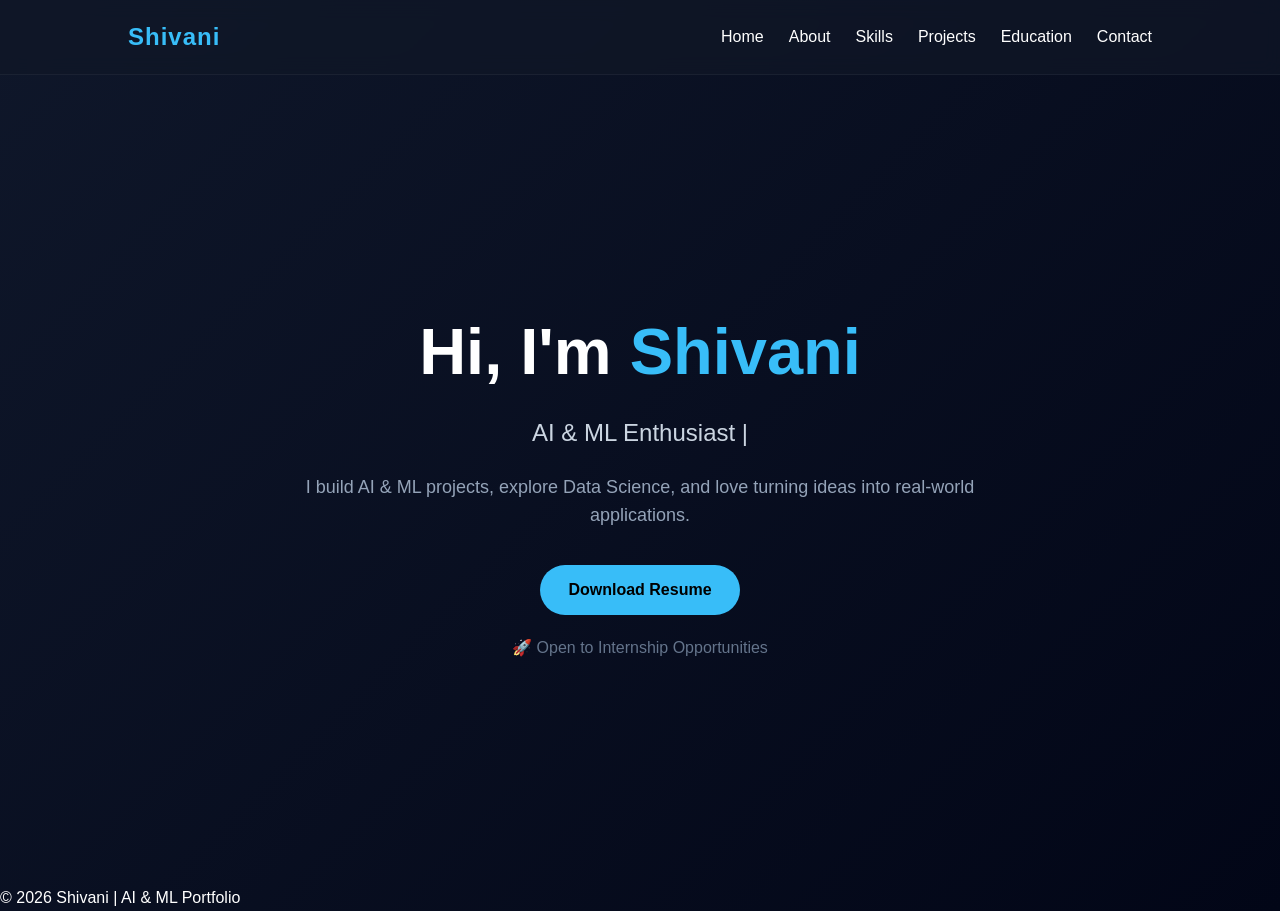
==== index.html @ 6ecf176b "Update index.html" ====
<!DOCTYPE html>
<html lang="en">
<head>
<meta charset="UTF-8">
<meta name="viewport" content="width=device-width, initial-scale=1.0">
<title>Shivani | Portfolio</title>

<link rel="stylesheet" href="style.css">
</head>

<body>

<!-- NAVBAR -->
<nav>
<div class="logo">Shivani</div>

<ul>
<li><a href="index.html" class="active">Home</a></li>
<li><a href="about.html">About</a></li>
<li><a href="skills.html">Skills</a></li>
<li><a href="projects.html">Projects</a></li>
<li><a href="education.html">Education</a></li>
<li><a href="contact.html">Contact</a></li>
</ul>
</nav>

<!-- HERO SECTION -->
<section class="hero">

<h1>Hi, I'm <span>Shivani</span></h1>

<!-- Typing animation text -->
<h2 id="typing"></h2>

<p>
I build AI & ML projects, explore Data Science, and love turning ideas into real-world applications.
</p>

<a href="resume.pdf" class="btn" download>Download Resume</a>

<div style="margin-top:20px;color:#64748b;">
🚀 Open to Internship Opportunities
</div>

</section>

<!-- FOOTER (optional) -->
<footer>
<p>© 2026 Shivani | AI & ML Portfolio</p>
</footer>

<!-- JS -->
<script src="script.js"></script>

</body>
</html>
---- style.css ----
*{
margin:0;
padding:0;
box-sizing:border-box;
font-family:'Segoe UI',sans-serif;
}

body{
background:linear-gradient(135deg,#0f172a,#020617);
color:white;
line-height:1.6;
}

/* NAVBAR PREMIUM */
nav{
display:flex;
justify-content:space-between;
align-items:center;
padding:18px 10%;
background:rgba(17,24,39,0.7);
backdrop-filter:blur(10px);
position:sticky;
top:0;
z-index:1000;
border-bottom:1px solid rgba(255,255,255,0.05);
}

.logo{
font-size:24px;
font-weight:bold;
color:#38bdf8;
letter-spacing:1px;
}

nav ul{
display:flex;
list-style:none;
gap:25px;
}

nav a{
color:white;
text-decoration:none;
position:relative;
transition:0.3s;
}

nav a:hover{
color:#38bdf8;
}

nav a::after{
content:'';
position:absolute;
left:0;
bottom:-5px;
width:0%;
height:2px;
background:#38bdf8;
transition:0.3s;
}

nav a:hover::after{
width:100%;
}

/* HERO PREMIUM */
.hero{
min-height:90vh;
display:flex;
flex-direction:column;
justify-content:center;
align-items:center;
text-align:center;
padding:20px;
}

.hero h1{
font-size:65px;
animation:fadeIn 1s ease-in-out;
}

.hero span{
color:#38bdf8;
}

.hero h2{
margin-top:10px;
color:#cbd5e1;
font-weight:400;
}

.hero p{
max-width:700px;
margin:20px auto;
font-size:18px;
color:#94a3b8;
}

.btn{
display:inline-block;
padding:12px 28px;
background:#38bdf8;
color:black;
font-weight:bold;
border-radius:30px;
text-decoration:none;
margin-top:15px;
transition:0.3s;
}

.btn:hover{
background:#0ea5e9;
transform:scale(1.08);
box-shadow:0 0 20px #38bdf8;
}

/* SECTIONS */
section{
padding:90px 10%;
}

.section-title{
text-align:center;
font-size:42px;
margin-bottom:40px;
color:#38bdf8;
}

/* CARDS PREMIUM */
.skills,.projects{
display:grid;
grid-template-columns:repeat(auto-fit,minmax(220px,1fr));
gap:20px;
}

.skill,.card,.education-box{
background:rgba(30,41,59,0.7);
backdrop-filter:blur(10px);
padding:22px;
border-radius:15px;
border:1px solid rgba(255,255,255,0.05);
transition:0.3s;
}

.skill:hover,.card:hover,.education-box:hover{
transform:translateY(-8px);
box-shadow:0 10px 25px rgba(56,189,248,0.2);
}

.card h3{
color:#38bdf8;
margin-bottom:10px;
}

/* CONTACT */
.contact{
text-align:center;
color:#cbd5e1;
}

.contact a{
color:#38bdf8;
text-decoration:none;
}

/* ANIMATION */
@keyframes fadeIn{
from{opacity:0;transform:translateY(20px);}
to{opacity:1;transform:translateY(0);}
}

/* MOBILE */
@media(max-width:768px){
.hero h1{
font-size:40px;
}

nav ul{
flex-direction:column;
gap:10px;

/* INITIAL STATE FOR ANIMATION */
.card, .skill, .education-box{
opacity:0;
transform:translateY(30px);
transition:0.6s ease;
}

/* HERO TYPING CURSOR */
#typing::after{
content:" |";
animation:blink 0.8s infinite;
}

@keyframes blink{
50%{opacity:0;}
}
}
}
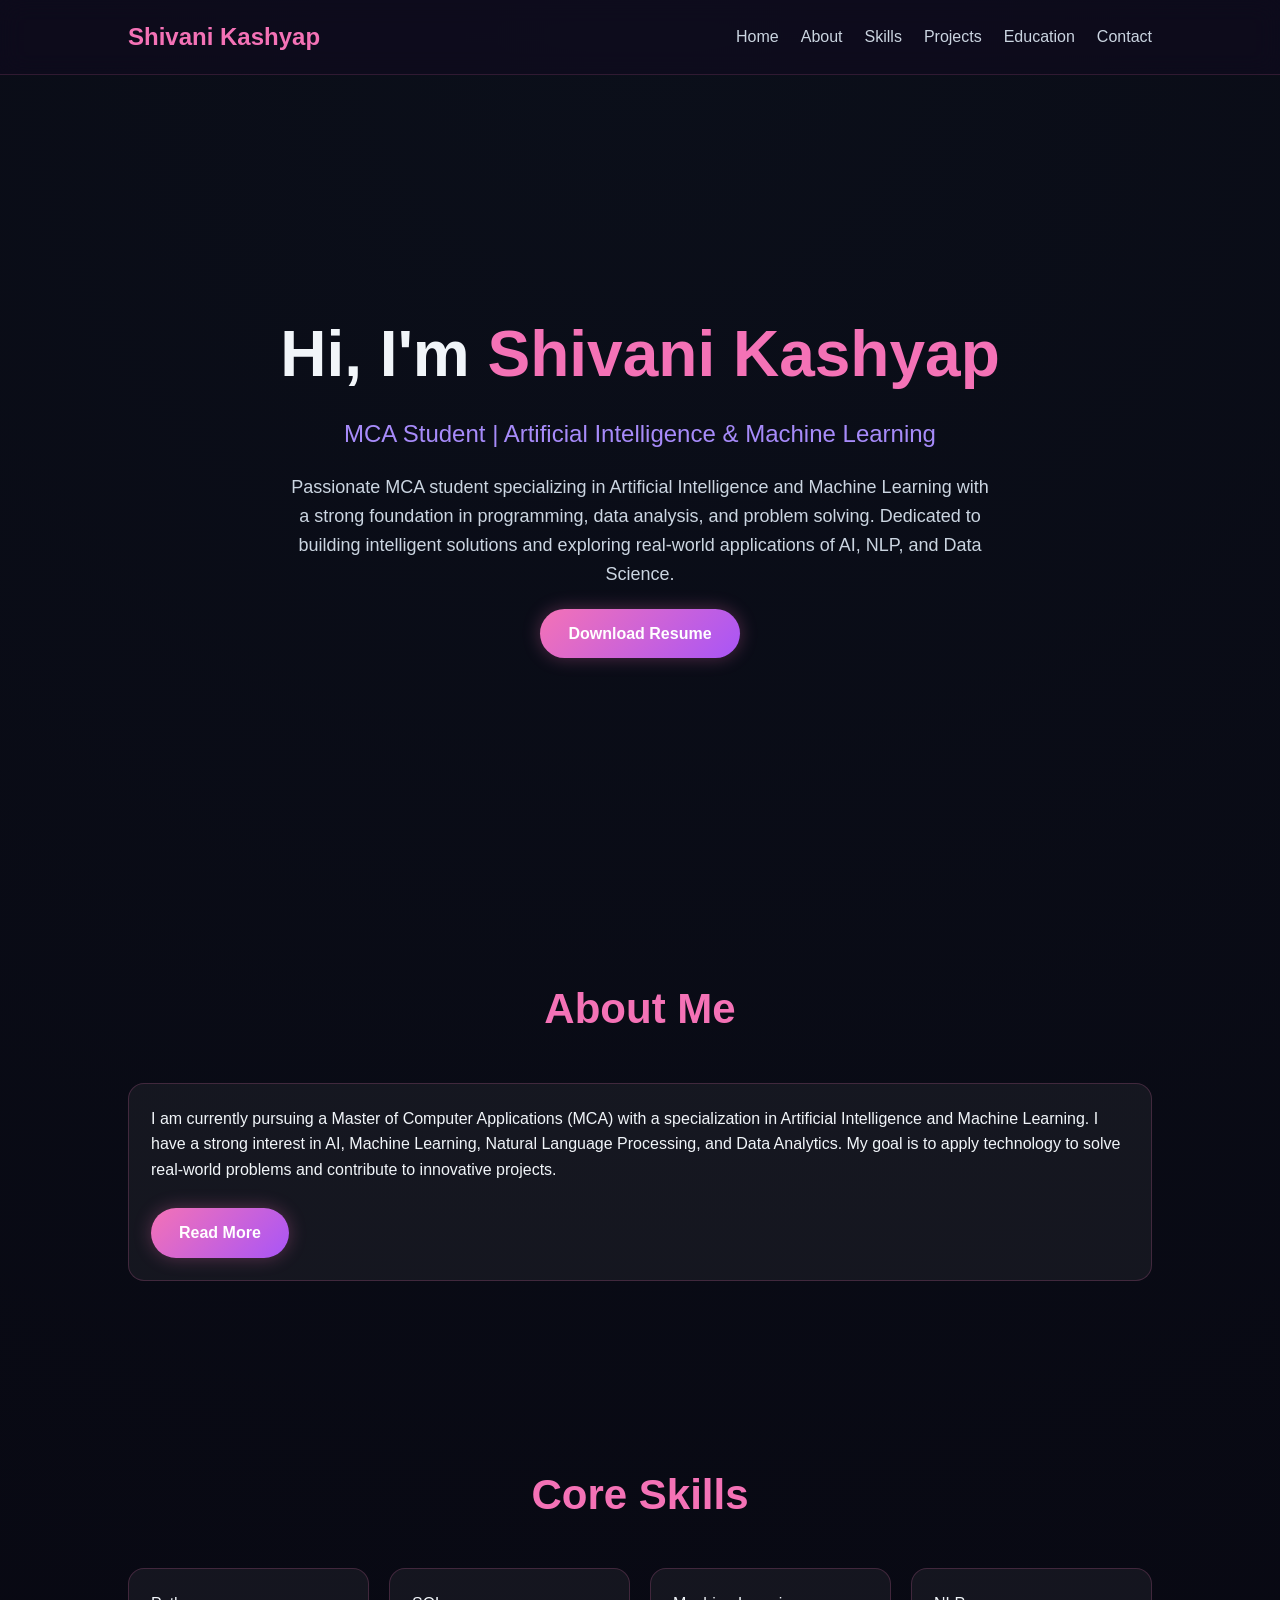
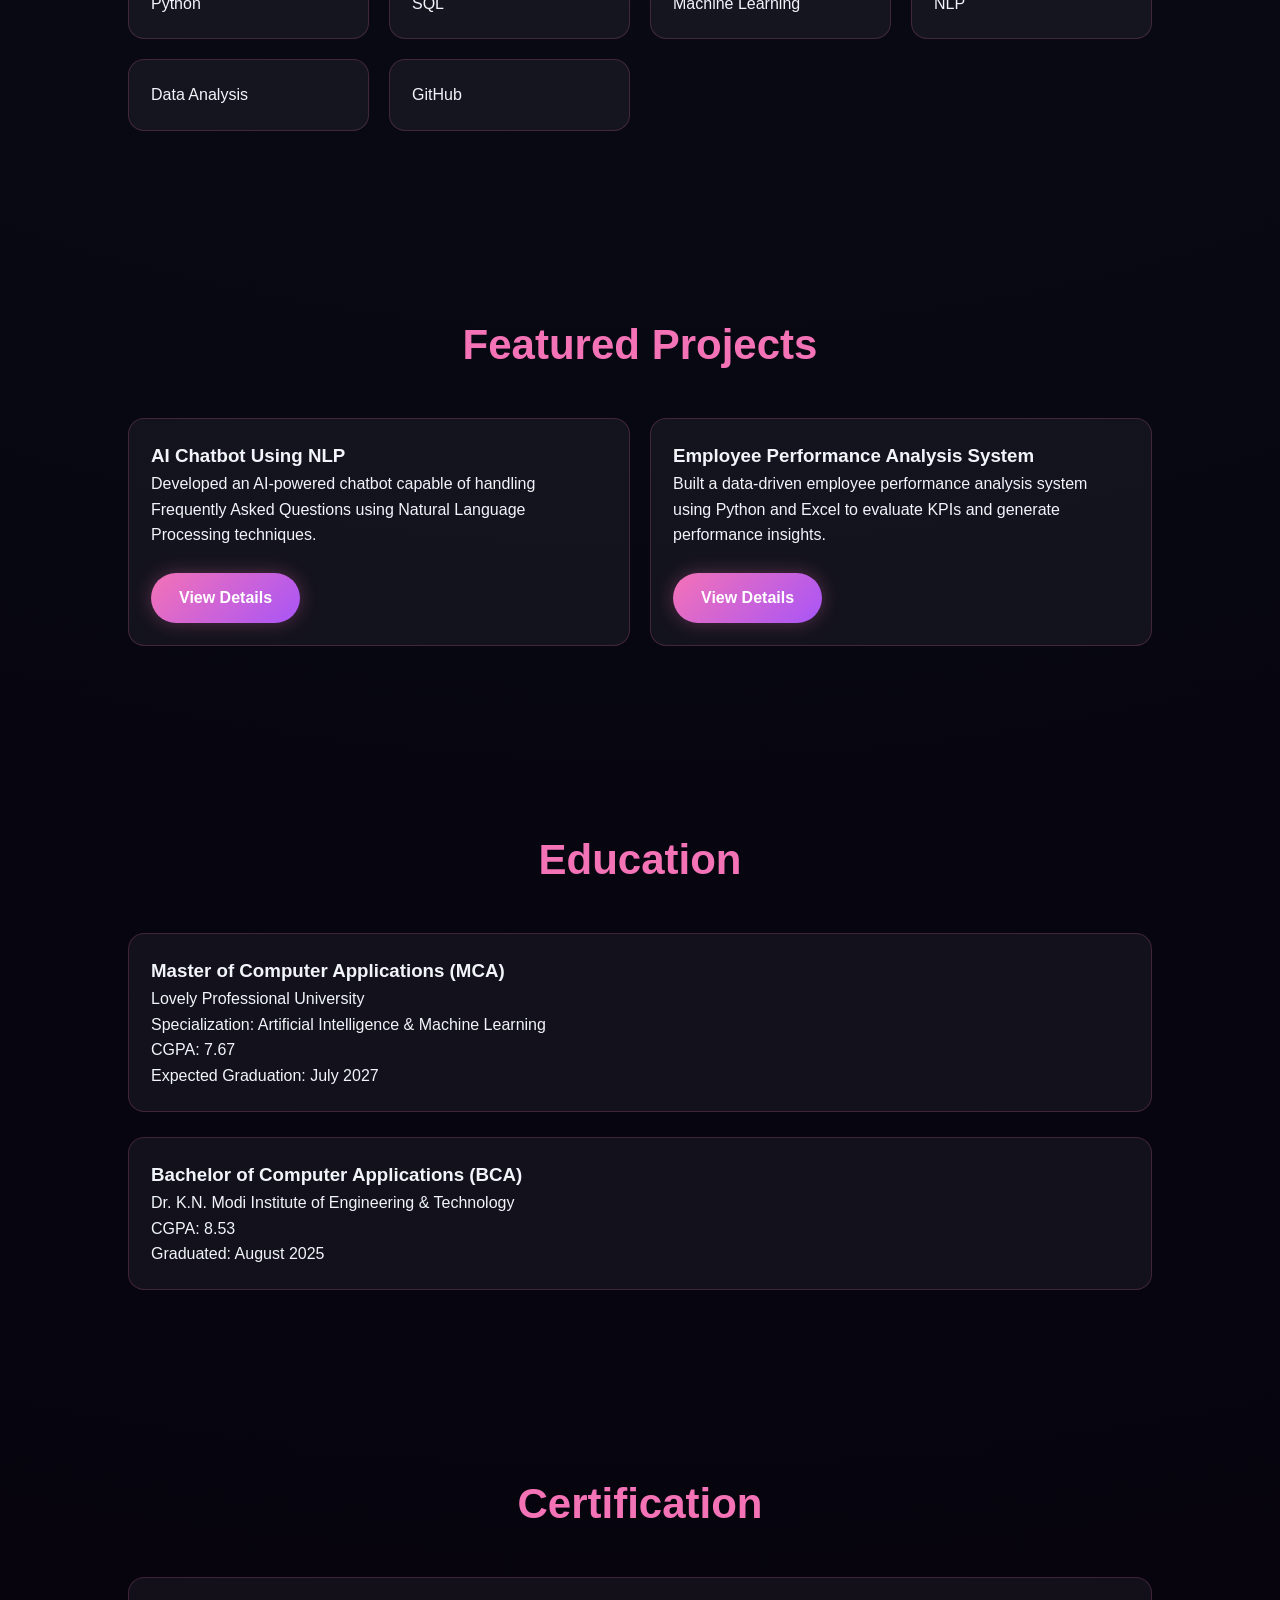
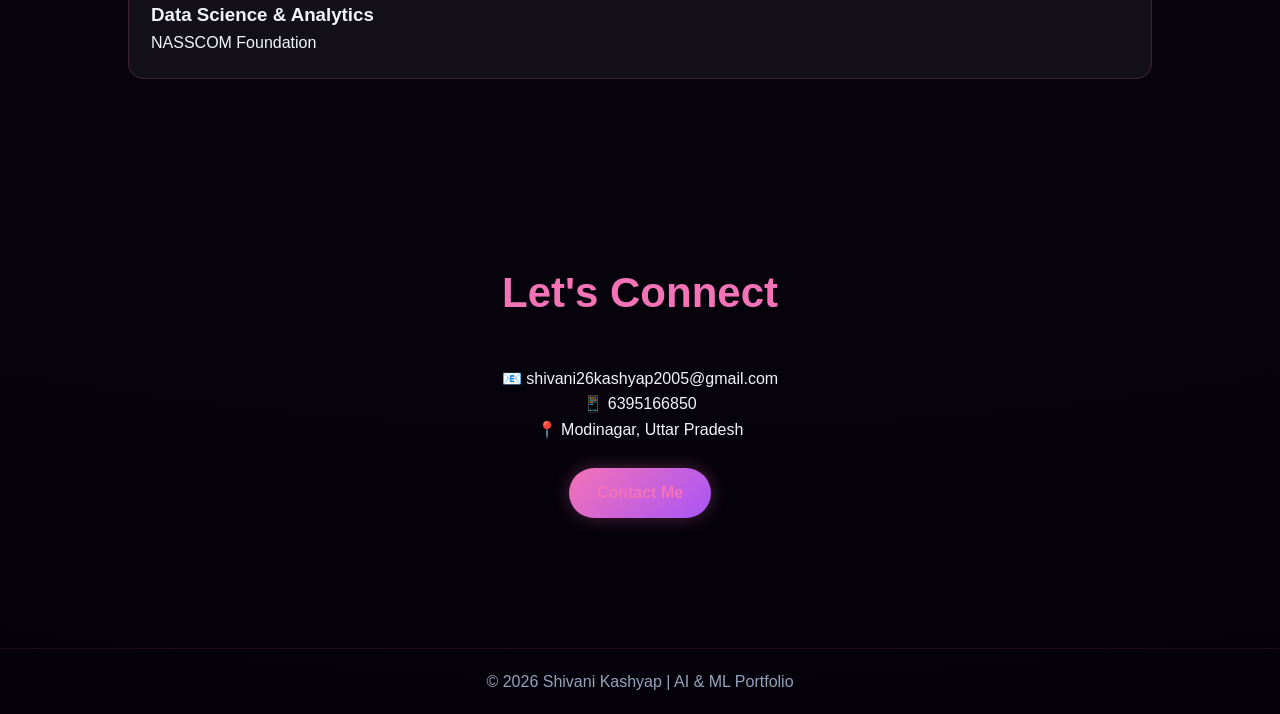
==== commit 8368fb89: "Revise portfolio details and update title Updated the portfolio to include full name and enhanced de" ====
--- a/index.html
+++ b/index.html
@@ -3,8 +3,7 @@
 <head>
 <meta charset="UTF-8">
 <meta name="viewport" content="width=device-width, initial-scale=1.0">
-<title>Shivani | Portfolio</title>
-
+<title>Shivani Kashyap | AI & ML Portfolio</title>
 <link rel="stylesheet" href="style.css">
 </head>
 
@@ -12,45 +11,186 @@
 
 <!-- NAVBAR -->
 <nav>
-<div class="logo">Shivani</div>
+    <div class="logo">Shivani Kashyap</div>
 
-<ul>
-<li><a href="index.html" class="active">Home</a></li>
-<li><a href="about.html">About</a></li>
-<li><a href="skills.html">Skills</a></li>
-<li><a href="projects.html">Projects</a></li>
-<li><a href="education.html">Education</a></li>
-<li><a href="contact.html">Contact</a></li>
-</ul>
+    <ul>
+        <li><a href="index.html">Home</a></li>
+        <li><a href="about.html">About</a></li>
+        <li><a href="skills.html">Skills</a></li>
+        <li><a href="projects.html">Projects</a></li>
+        <li><a href="education.html">Education</a></li>
+        <li><a href="contact.html">Contact</a></li>
+    </ul>
 </nav>
 
 <!-- HERO SECTION -->
 <section class="hero">
 
-<h1>Hi, I'm <span>Shivani</span></h1>
+    <h1>Hi, I'm <span>Shivani Kashyap</span></h1>
 
-<!-- Typing animation text -->
-<h2 id="typing"></h2>
+    <h2>MCA Student | Artificial Intelligence & Machine Learning</h2>
 
-<p>
-I build AI & ML projects, explore Data Science, and love turning ideas into real-world applications.
-</p>
+    <p>
+        Passionate MCA student specializing in Artificial Intelligence and Machine Learning with a strong foundation in programming, data analysis, and problem solving. Dedicated to building intelligent solutions and exploring real-world applications of AI, NLP, and Data Science.
+    </p>
 
-<a href="resume.pdf" class="btn" download>Download Resume</a>
-
-<div style="margin-top:20px;color:#64748b;">
-🚀 Open to Internship Opportunities
-</div>
+    <a href="resume.pdf" class="btn" download>Download Resume</a>
 
 </section>
 
-<!-- FOOTER (optional) -->
+<!-- ABOUT PREVIEW -->
+<section>
+
+    <h2 class="section-title">About Me</h2>
+
+    <div class="education-box">
+
+        <p>
+            I am currently pursuing a Master of Computer Applications (MCA) with a specialization in Artificial Intelligence and Machine Learning. I have a strong interest in AI, Machine Learning, Natural Language Processing, and Data Analytics. My goal is to apply technology to solve real-world problems and contribute to innovative projects.
+        </p>
+
+        <br>
+
+        <a href="about.html" class="btn">Read More</a>
+
+    </div>
+
+</section>
+
+<!-- SKILLS PREVIEW -->
+<section>
+
+    <h2 class="section-title">Core Skills</h2>
+
+    <div class="skills">
+
+        <div class="skill">Python</div>
+        <div class="skill">SQL</div>
+        <div class="skill">Machine Learning</div>
+        <div class="skill">NLP</div>
+        <div class="skill">Data Analysis</div>
+        <div class="skill">GitHub</div>
+
+    </div>
+
+</section>
+
+<!-- FEATURED PROJECTS -->
+<section>
+
+    <h2 class="section-title">Featured Projects</h2>
+
+    <div class="projects">
+
+        <div class="card">
+
+            <h3>AI Chatbot Using NLP</h3>
+
+            <p>
+                Developed an AI-powered chatbot capable of handling Frequently Asked Questions using Natural Language Processing techniques.
+            </p>
+
+            <br>
+
+            <a href="projects.html" class="btn">View Details</a>
+
+        </div>
+
+        <div class="card">
+
+            <h3>Employee Performance Analysis System</h3>
+
+            <p>
+                Built a data-driven employee performance analysis system using Python and Excel to evaluate KPIs and generate performance insights.
+            </p>
+
+            <br>
+
+            <a href="projects.html" class="btn">View Details</a>
+
+        </div>
+
+    </div>
+
+</section>
+
+<!-- EDUCATION SNAPSHOT -->
+<section>
+
+    <h2 class="section-title">Education</h2>
+
+    <div class="education-box">
+
+        <h3>Master of Computer Applications (MCA)</h3>
+
+        <p>Lovely Professional University</p>
+
+        <p>Specialization: Artificial Intelligence & Machine Learning</p>
+
+        <p>CGPA: 7.67</p>
+
+        <p>Expected Graduation: July 2027</p>
+
+    </div>
+
+    <br>
+
+    <div class="education-box">
+
+        <h3>Bachelor of Computer Applications (BCA)</h3>
+
+        <p>Dr. K.N. Modi Institute of Engineering & Technology</p>
+
+        <p>CGPA: 8.53</p>
+
+        <p>Graduated: August 2025</p>
+
+    </div>
+
+</section>
+
+<!-- CERTIFICATION -->
+<section>
+
+    <h2 class="section-title">Certification</h2>
+
+    <div class="education-box">
+
+        <h3>Data Science & Analytics</h3>
+
+        <p>NASSCOM Foundation</p>
+
+    </div>
+
+</section>
+
+<!-- CONTACT PREVIEW -->
+<section>
+
+    <h2 class="section-title">Let's Connect</h2>
+
+    <div class="contact">
+
+        <p>📧 shivani26kashyap2005@gmail.com</p>
+
+        <p>📱 6395166850</p>
+
+        <p>📍 Modinagar, Uttar Pradesh</p>
+
+        <br>
+
+        <a href="contact.html" class="btn">Contact Me</a>
+
+    </div>
+
+</section>
+
+<!-- FOOTER -->
 <footer>
-<p>© 2026 Shivani | AI & ML Portfolio</p>
+
+    <p>© 2026 Shivani Kashyap | AI & ML Portfolio</p>
+
 </footer>
-
-<!-- JS -->
-<script src="script.js"></script>
 
 </body>
 </html>
--- a/style.css
+++ b/style.css
@@ -6,57 +6,56 @@
 }
 
 body{
-background:linear-gradient(135deg,#0f172a,#020617);
-color:white;
+background: radial-gradient(circle at top,#0b0f1a,#05010a);
+color:#f1f5f9;
 line-height:1.6;
 }
 
-/* NAVBAR PREMIUM */
+/* NAVBAR */
 nav{
 display:flex;
 justify-content:space-between;
 align-items:center;
 padding:18px 10%;
-background:rgba(17,24,39,0.7);
-backdrop-filter:blur(10px);
+background:rgba(15,10,30,0.6);
+backdrop-filter:blur(12px);
 position:sticky;
 top:0;
 z-index:1000;
-border-bottom:1px solid rgba(255,255,255,0.05);
+border-bottom:1px solid rgba(244,114,182,0.15);
 }
 
 .logo{
 font-size:24px;
 font-weight:bold;
-color:#38bdf8;
-letter-spacing:1px;
+color:#f472b6;
 }
 
 nav ul{
 display:flex;
 list-style:none;
-gap:25px;
+gap:22px;
 }
 
 nav a{
-color:white;
+color:#cbd5e1;
 text-decoration:none;
 position:relative;
 transition:0.3s;
 }
 
 nav a:hover{
-color:#38bdf8;
+color:#f472b6;
 }
 
 nav a::after{
-content:'';
+content:"";
 position:absolute;
 left:0;
-bottom:-5px;
+bottom:-4px;
 width:0%;
 height:2px;
-background:#38bdf8;
+background:#f472b6;
 transition:0.3s;
 }
 
@@ -64,7 +63,7 @@
 width:100%;
 }
 
-/* HERO PREMIUM */
+/* HERO */
 .hero{
 min-height:90vh;
 display:flex;
@@ -76,43 +75,43 @@
 }
 
 .hero h1{
-font-size:65px;
-animation:fadeIn 1s ease-in-out;
+font-size:64px;
 }
 
 .hero span{
-color:#38bdf8;
+color:#f472b6;
 }
 
 .hero h2{
 margin-top:10px;
-color:#cbd5e1;
+color:#a78bfa;
 font-weight:400;
+min-height:30px;
 }
 
 .hero p{
 max-width:700px;
 margin:20px auto;
 font-size:18px;
-color:#94a3b8;
+color:#cbd5e1;
 }
 
+/* BUTTON */
 .btn{
 display:inline-block;
 padding:12px 28px;
-background:#38bdf8;
-color:black;
-font-weight:bold;
+background:linear-gradient(135deg,#f472b6,#a855f7);
+color:white;
 border-radius:30px;
 text-decoration:none;
-margin-top:15px;
+font-weight:bold;
 transition:0.3s;
+box-shadow:0 0 18px rgba(244,114,182,0.3);
 }
 
 .btn:hover{
-background:#0ea5e9;
 transform:scale(1.08);
-box-shadow:0 0 20px #38bdf8;
+box-shadow:0 0 30px rgba(244,114,182,0.6);
 }
 
 /* SECTIONS */
@@ -123,11 +122,11 @@
 .section-title{
 text-align:center;
 font-size:42px;
+color:#f472b6;
 margin-bottom:40px;
-color:#38bdf8;
 }
 
-/* CARDS PREMIUM */
+/* CARDS */
 .skills,.projects{
 display:grid;
 grid-template-columns:repeat(auto-fit,minmax(220px,1fr));
@@ -135,39 +134,35 @@
 }
 
 .skill,.card,.education-box{
-background:rgba(30,41,59,0.7);
-backdrop-filter:blur(10px);
+background:rgba(255,255,255,0.05);
+border:1px solid rgba(244,114,182,0.2);
 padding:22px;
-border-radius:15px;
-border:1px solid rgba(255,255,255,0.05);
+border-radius:16px;
 transition:0.3s;
 }
 
 .skill:hover,.card:hover,.education-box:hover{
-transform:translateY(-8px);
-box-shadow:0 10px 25px rgba(56,189,248,0.2);
-}
-
-.card h3{
-color:#38bdf8;
-margin-bottom:10px;
+transform:translateY(-10px);
+box-shadow:0 10px 25px rgba(244,114,182,0.25);
 }
 
 /* CONTACT */
 .contact{
 text-align:center;
-color:#cbd5e1;
 }
 
 .contact a{
-color:#38bdf8;
+color:#f472b6;
 text-decoration:none;
 }
 
-/* ANIMATION */
-@keyframes fadeIn{
-from{opacity:0;transform:translateY(20px);}
-to{opacity:1;transform:translateY(0);}
+/* FOOTER */
+footer{
+text-align:center;
+padding:20px;
+border-top:1px solid rgba(244,114,182,0.1);
+margin-top:40px;
+color:#94a3b8;
 }
 
 /* MOBILE */
@@ -179,22 +174,5 @@
 nav ul{
 flex-direction:column;
 gap:10px;
-
-/* INITIAL STATE FOR ANIMATION */
-.card, .skill, .education-box{
-opacity:0;
-transform:translateY(30px);
-transition:0.6s ease;
-}
-
-/* HERO TYPING CURSOR */
-#typing::after{
-content:" |";
-animation:blink 0.8s infinite;
-}
-
-@keyframes blink{
-50%{opacity:0;}
 }
 }
-}
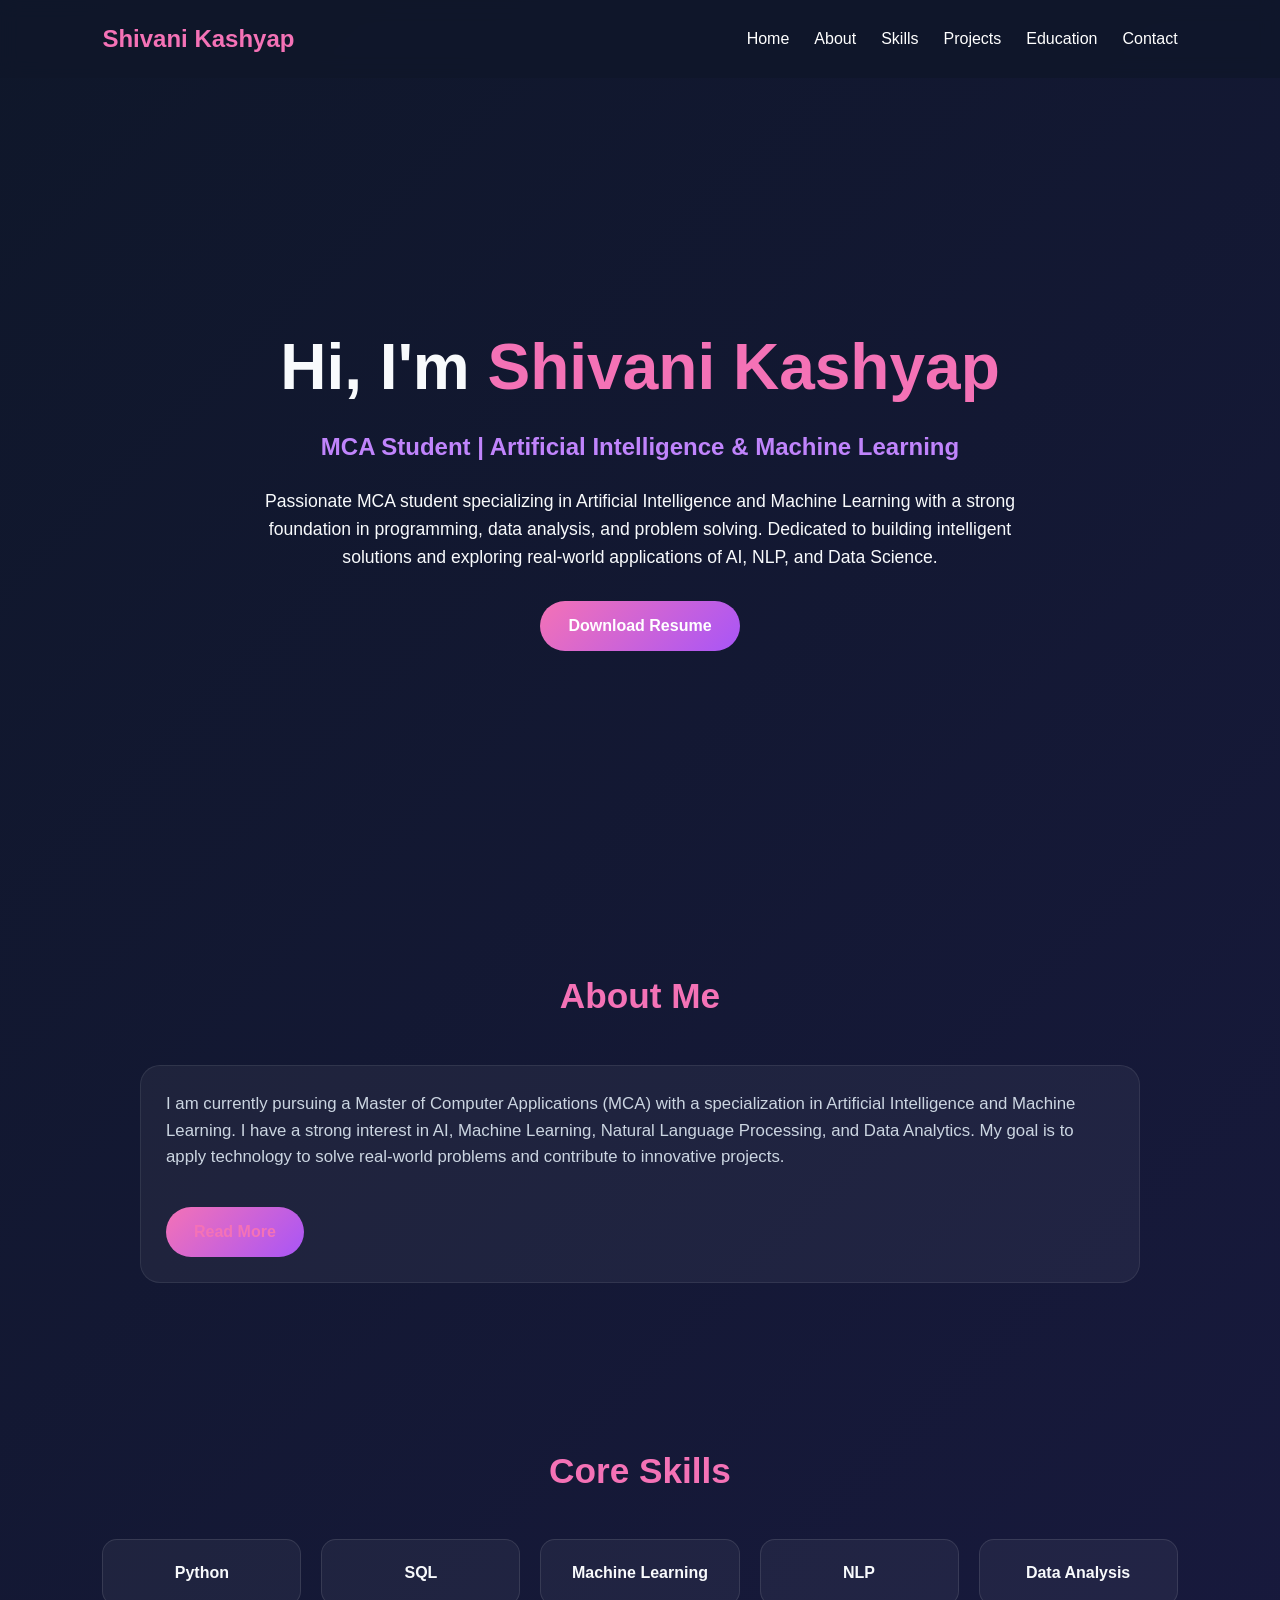
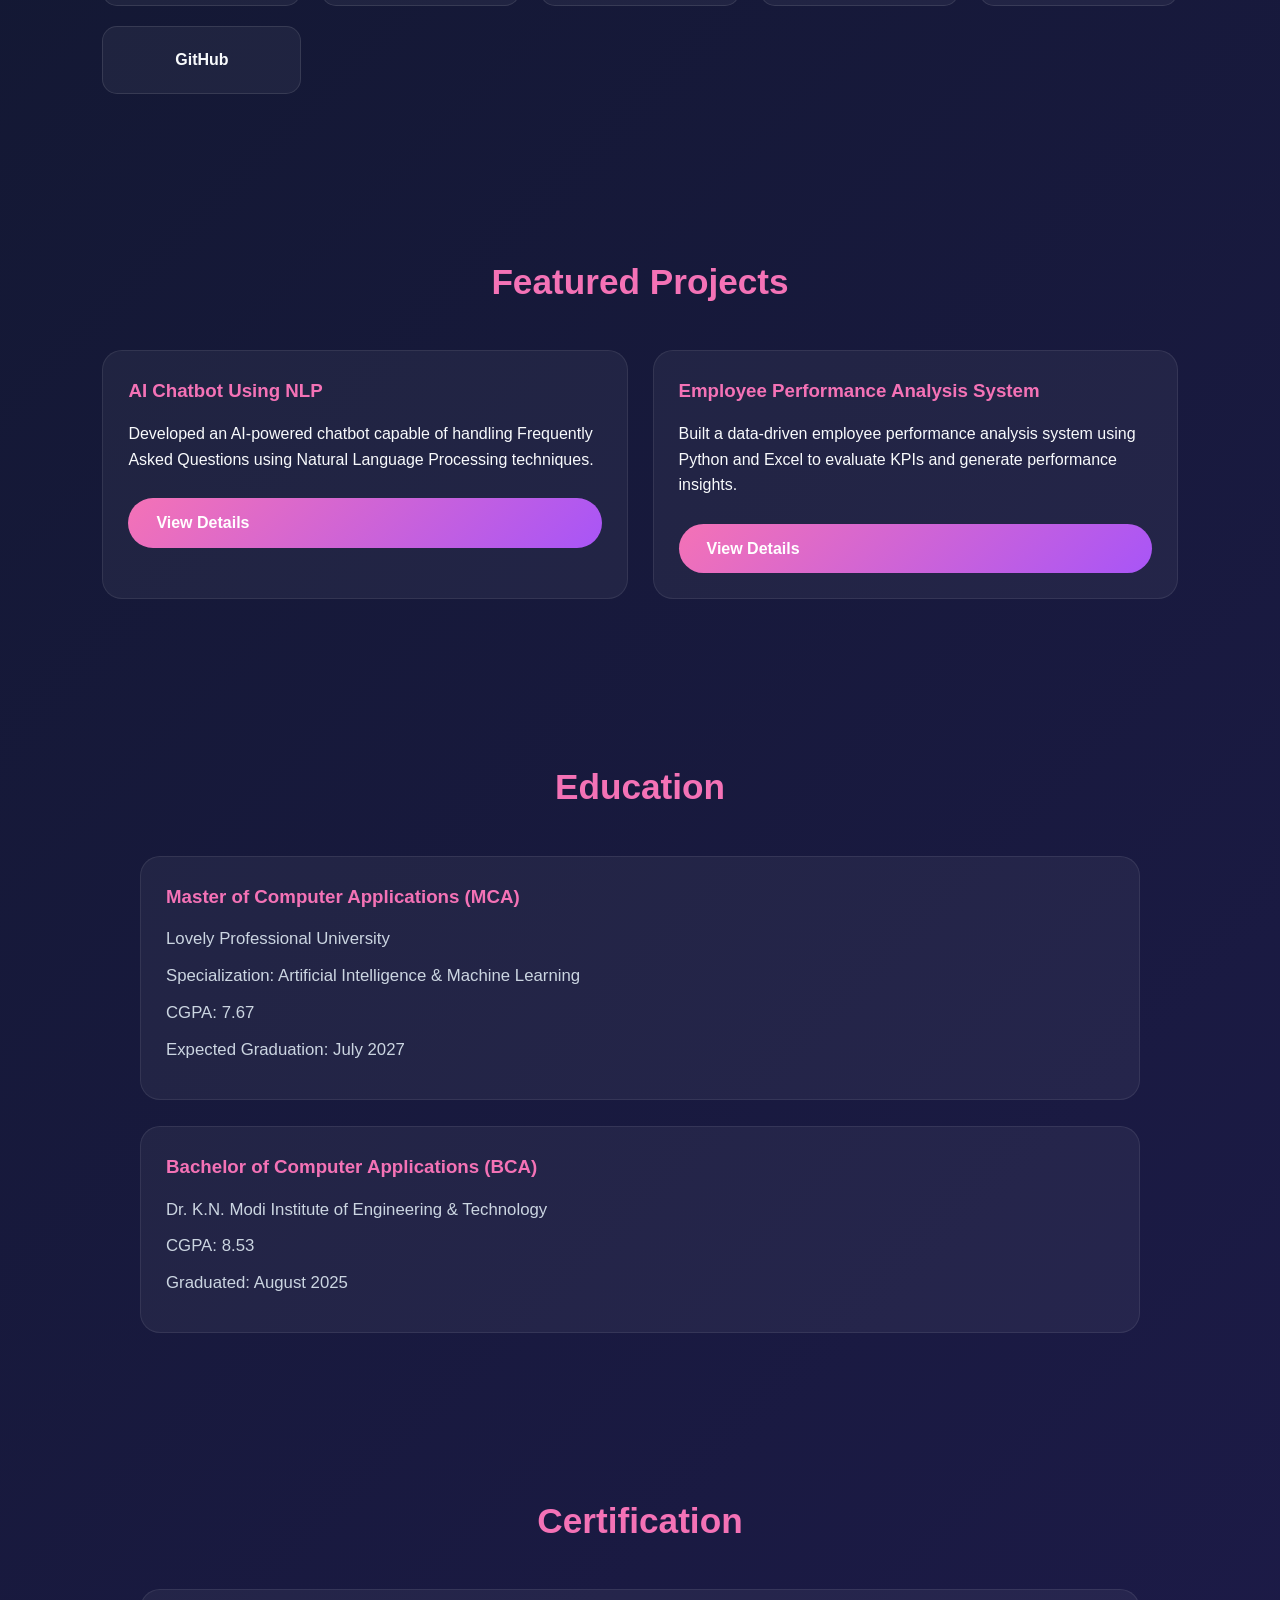
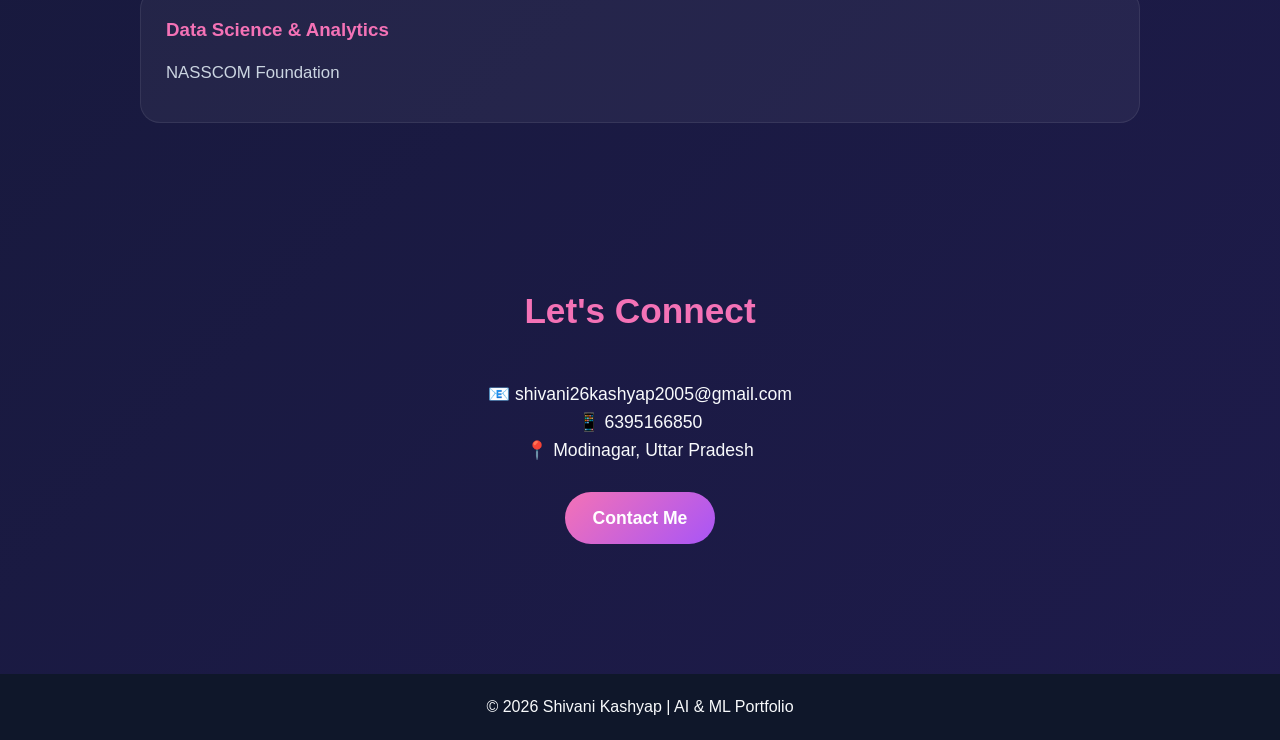
==== commit 77507bb3: "Update index.html" ====
--- a/index.html
+++ b/index.html
@@ -34,7 +34,7 @@
         Passionate MCA student specializing in Artificial Intelligence and Machine Learning with a strong foundation in programming, data analysis, and problem solving. Dedicated to building intelligent solutions and exploring real-world applications of AI, NLP, and Data Science.
     </p>
 
-    <a href="resume.pdf" class="btn" download>Download Resume</a>
+    <a href="SHIVANI - Resume(5).pdf" class="btn" download>Download Resume</a>
 
 </section>
 
--- a/style.css
+++ b/style.css
@@ -3,67 +3,51 @@
 padding:0;
 box-sizing:border-box;
 font-family:'Segoe UI',sans-serif;
+scroll-behavior:smooth;
 }
 
 body{
-background: radial-gradient(circle at top,#0b0f1a,#05010a);
-color:#f1f5f9;
+background:linear-gradient(135deg,#0f172a,#1e1b4b);
+color:#f8fafc;
 line-height:1.6;
 }
 
-/* NAVBAR */
+/* Navbar */
 nav{
 display:flex;
 justify-content:space-between;
 align-items:center;
-padding:18px 10%;
-background:rgba(15,10,30,0.6);
-backdrop-filter:blur(12px);
+padding:20px 8%;
+background:rgba(15,23,42,0.8);
+backdrop-filter:blur(10px);
 position:sticky;
 top:0;
 z-index:1000;
-border-bottom:1px solid rgba(244,114,182,0.15);
 }
 
 .logo{
-font-size:24px;
-font-weight:bold;
+font-size:1.5rem;
+font-weight:700;
 color:#f472b6;
 }
 
 nav ul{
 display:flex;
 list-style:none;
-gap:22px;
-}
-
-nav a{
-color:#cbd5e1;
+gap:25px;
+}
+
+nav ul li a{
 text-decoration:none;
-position:relative;
-transition:0.3s;
-}
-
-nav a:hover{
-color:#f472b6;
-}
-
-nav a::after{
-content:"";
-position:absolute;
-left:0;
-bottom:-4px;
-width:0%;
-height:2px;
-background:#f472b6;
-transition:0.3s;
-}
-
-nav a:hover::after{
-width:100%;
-}
-
-/* HERO */
+color:white;
+transition:.3s;
+}
+
+nav ul li a:hover{
+color:#f472b6;
+}
+
+/* Hero */
 .hero{
 min-height:90vh;
 display:flex;
@@ -75,7 +59,8 @@
 }
 
 .hero h1{
-font-size:64px;
+font-size:4rem;
+margin-bottom:10px;
 }
 
 .hero span{
@@ -83,96 +68,207 @@
 }
 
 .hero h2{
-margin-top:10px;
-color:#a78bfa;
-font-weight:400;
-min-height:30px;
+color:#c084fc;
+margin-bottom:20px;
 }
 
 .hero p{
-max-width:700px;
-margin:20px auto;
-font-size:18px;
-color:#cbd5e1;
-}
-
-/* BUTTON */
+max-width:750px;
+font-size:1.1rem;
+margin-bottom:30px;
+}
+
+/* Buttons */
 .btn{
 display:inline-block;
 padding:12px 28px;
 background:linear-gradient(135deg,#f472b6,#a855f7);
 color:white;
+text-decoration:none;
 border-radius:30px;
+font-weight:600;
+transition:.3s;
+}
+
+.btn:hover{
+transform:translateY(-3px);
+box-shadow:0 0 20px rgba(244,114,182,.5);
+}
+
+/* Sections */
+section{
+padding:80px 8%;
+}
+
+.section-title{
+text-align:center;
+font-size:2.2rem;
+margin-bottom:40px;
+color:#f472b6;
+}
+
+/* Skills */
+.skills{
+display:grid;
+grid-template-columns:repeat(auto-fit,minmax(180px,1fr));
+gap:20px;
+}
+
+.skill{
+background:rgba(255,255,255,0.05);
+padding:20px;
+border-radius:15px;
+text-align:center;
+border:1px solid rgba(255,255,255,0.1);
+transition:.3s;
+}
+
+.skill:hover{
+transform:translateY(-8px);
+}
+
+/* Cards */
+.projects{
+display:grid;
+grid-template-columns:repeat(auto-fit,minmax(320px,1fr));
+gap:25px;
+}
+
+.card,.education-box{
+background:rgba(255,255,255,0.05);
+padding:25px;
+border-radius:20px;
+border:1px solid rgba(255,255,255,0.08);
+transition:.3s;
+}
+
+.card:hover,
+.education-box:hover{
+transform:translateY(-10px);
+box-shadow:0 0 25px rgba(168,85,247,.25);
+}
+
+.card h3{
+color:#f472b6;
+margin-bottom:15px;
+}
+
+/* Contact */
+.contact{
+text-align:center;
+font-size:1.1rem;
+}
+
+/* Footer */
+footer{
+text-align:center;
+padding:20px;
+background:#0f172a;
+margin-top:50px;
+}
+
+/* Animation */
+.hidden{
+opacity:0;
+transform:translateY(40px);
+transition:all .8s ease;
+}
+
+.show{
+opacity:1;
+transform:translateY(0);
+}
+
+/* Mobile */
+@media(max-width:768px){
+
+.hero h1{
+font-size:2.5rem;
+}
+
+nav{
+flex-direction:column;
+gap:15px;
+}
+
+nav ul{
+flex-wrap:wrap;
+justify-content:center;
+}
+}
+.education-box p{
+color:#cbd5e1;
+font-size:1.05rem;
+}
+
+.education-box{
+max-width:1000px;
+margin:auto;
+}
+
+.hero p{
+max-width:800px;
+}
+
+/* Skills Page Enhancement */
+
+.skill{
+font-weight:600;
+font-size:1rem;
+text-align:center;
+cursor:pointer;
+}
+
+.skill:hover{
+transform:translateY(-8px) scale(1.05);
+background:rgba(244,114,182,0.15);
+}
+
+.card ul{
+padding-left:20px;
+margin-top:10px;
+}
+
+.card li{
+margin-bottom:8px;
+color:#cbd5e1;
+}
+
+.card h4{
+color:#c084fc;
+margin-bottom:10px;
+}
+
+.card{
+display:flex;
+flex-direction:column;
+justify-content:flex-start;
+}
+
+.education-box h3{
+color:#f472b6;
+margin-bottom:15px;
+}
+
+.education-box p{
+margin-bottom:10px;
+}
+
+.education-box strong{
+color:#c084fc;
+}
+
+.education-box a{
+color:#f472b6;
 text-decoration:none;
-font-weight:bold;
-transition:0.3s;
-box-shadow:0 0 18px rgba(244,114,182,0.3);
-}
-
-.btn:hover{
-transform:scale(1.08);
-box-shadow:0 0 30px rgba(244,114,182,0.6);
-}
-
-/* SECTIONS */
-section{
-padding:90px 10%;
-}
-
-.section-title{
-text-align:center;
-font-size:42px;
-color:#f472b6;
-margin-bottom:40px;
-}
-
-/* CARDS */
-.skills,.projects{
-display:grid;
-grid-template-columns:repeat(auto-fit,minmax(220px,1fr));
-gap:20px;
-}
-
-.skill,.card,.education-box{
-background:rgba(255,255,255,0.05);
-border:1px solid rgba(244,114,182,0.2);
-padding:22px;
-border-radius:16px;
-transition:0.3s;
-}
-
-.skill:hover,.card:hover,.education-box:hover{
-transform:translateY(-10px);
-box-shadow:0 10px 25px rgba(244,114,182,0.25);
-}
-
-/* CONTACT */
-.contact{
-text-align:center;
-}
-
-.contact a{
-color:#f472b6;
-text-decoration:none;
-}
-
-/* FOOTER */
-footer{
-text-align:center;
-padding:20px;
-border-top:1px solid rgba(244,114,182,0.1);
-margin-top:40px;
-color:#94a3b8;
-}
-
-/* MOBILE */
-@media(max-width:768px){
-.hero h1{
-font-size:40px;
-}
-
-nav ul{
-flex-direction:column;
-gap:10px;
-}
-}
+font-weight:600;
+}
+
+.education-box a:hover{
+color:#c084fc;
+}
+
+.contact-btn{
+display:inline-block;
+margin-top:15px;
+}
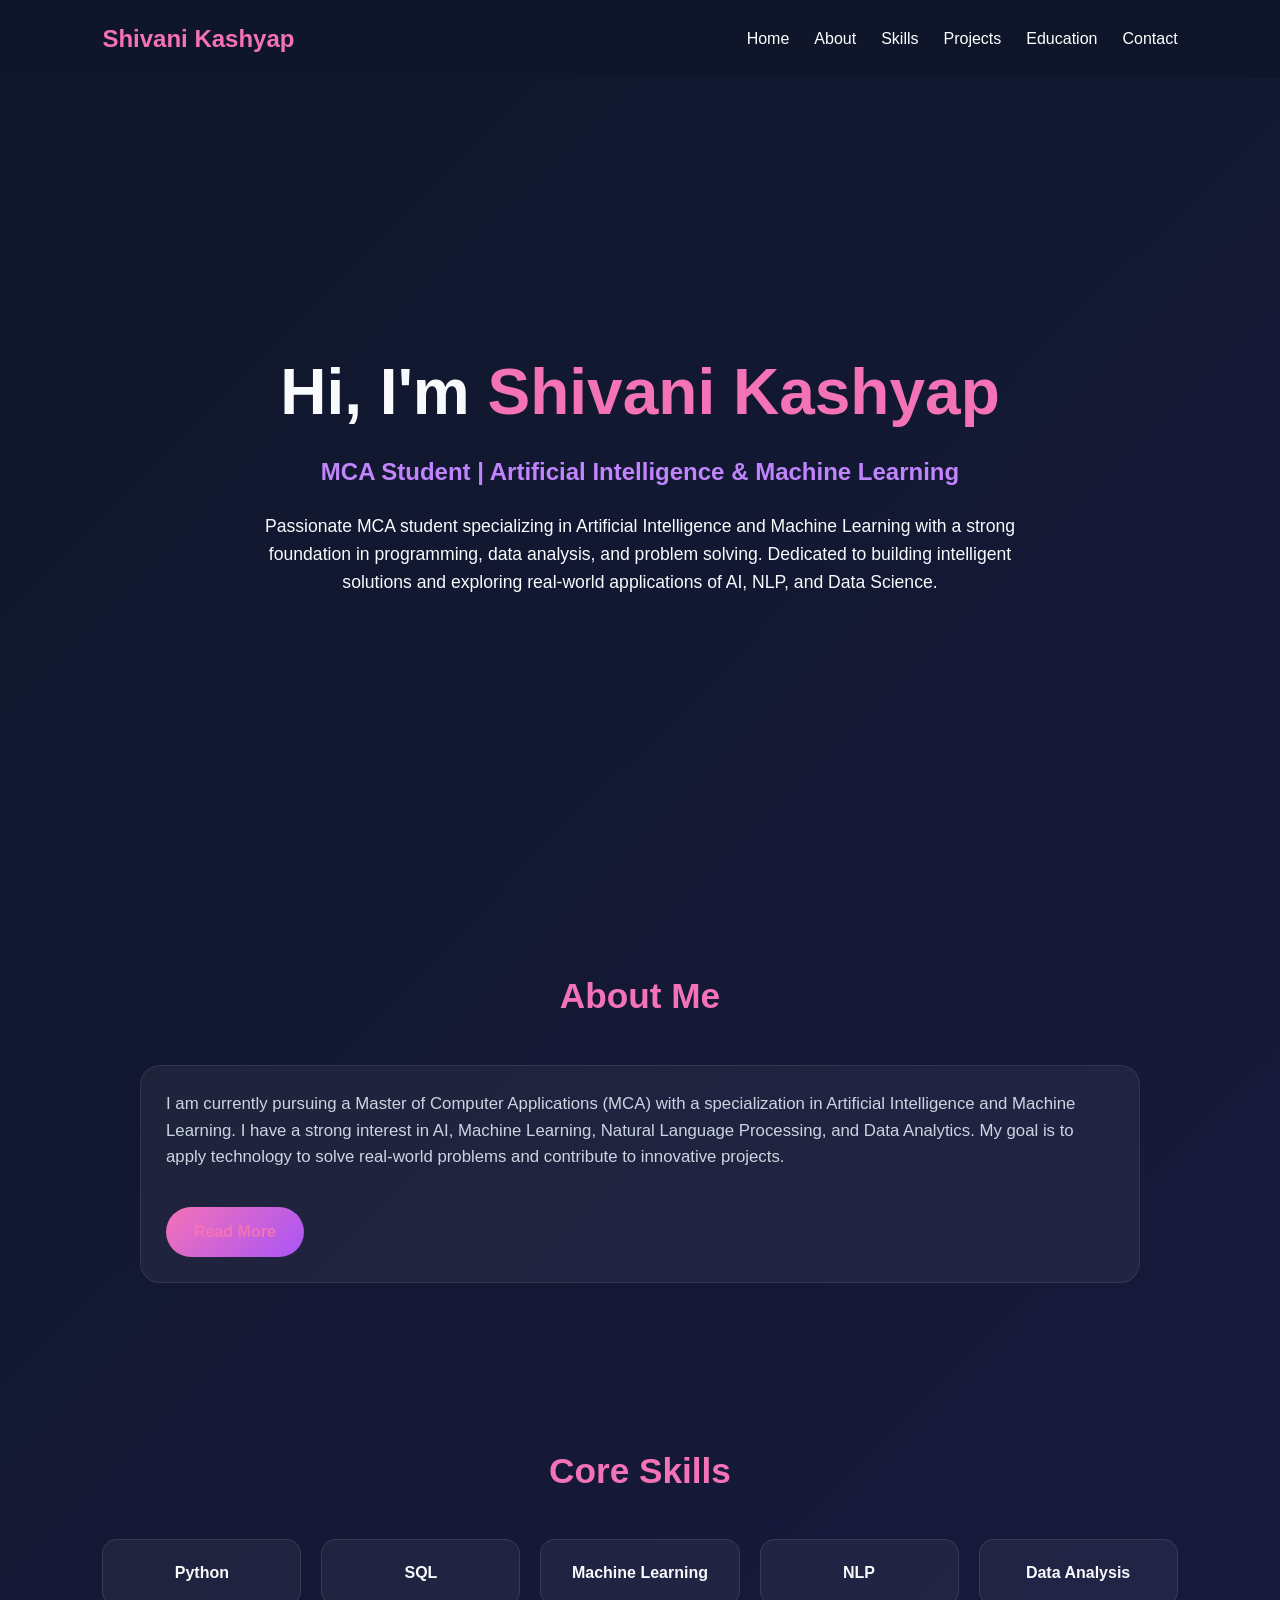
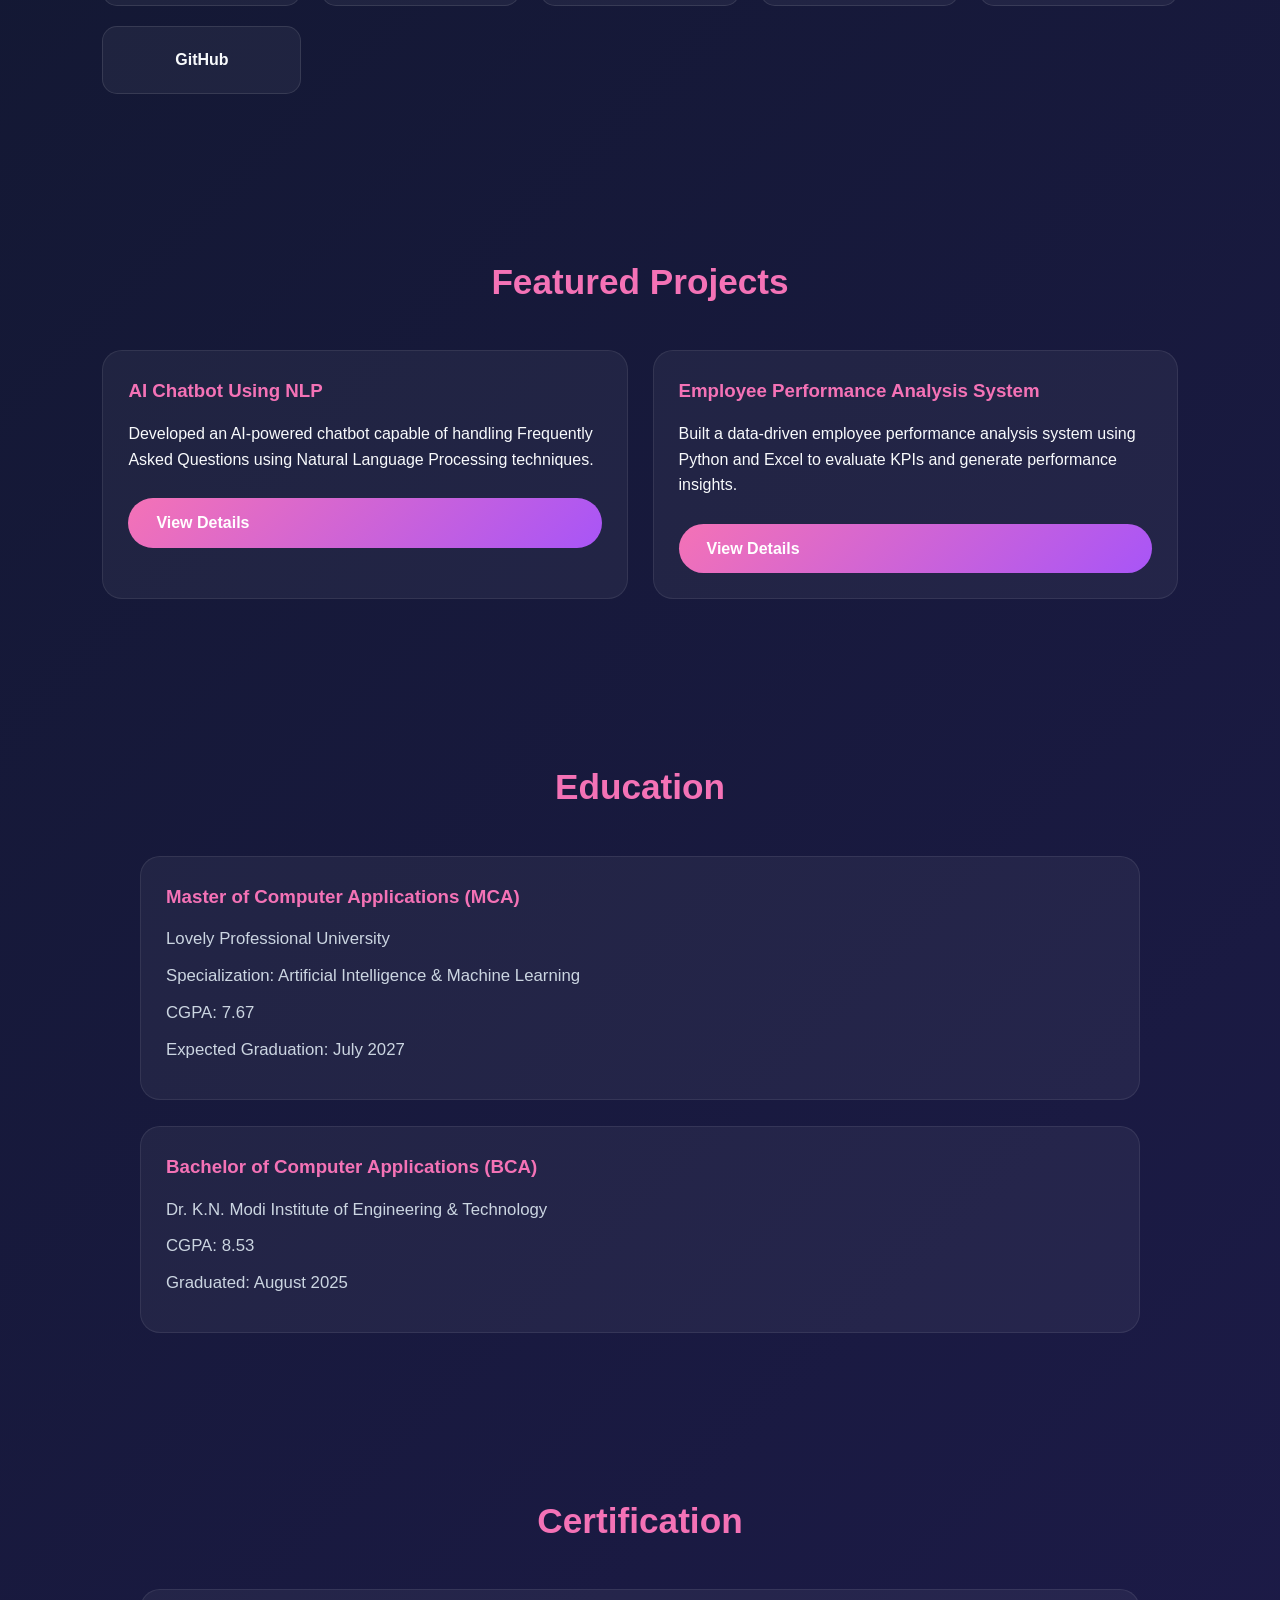
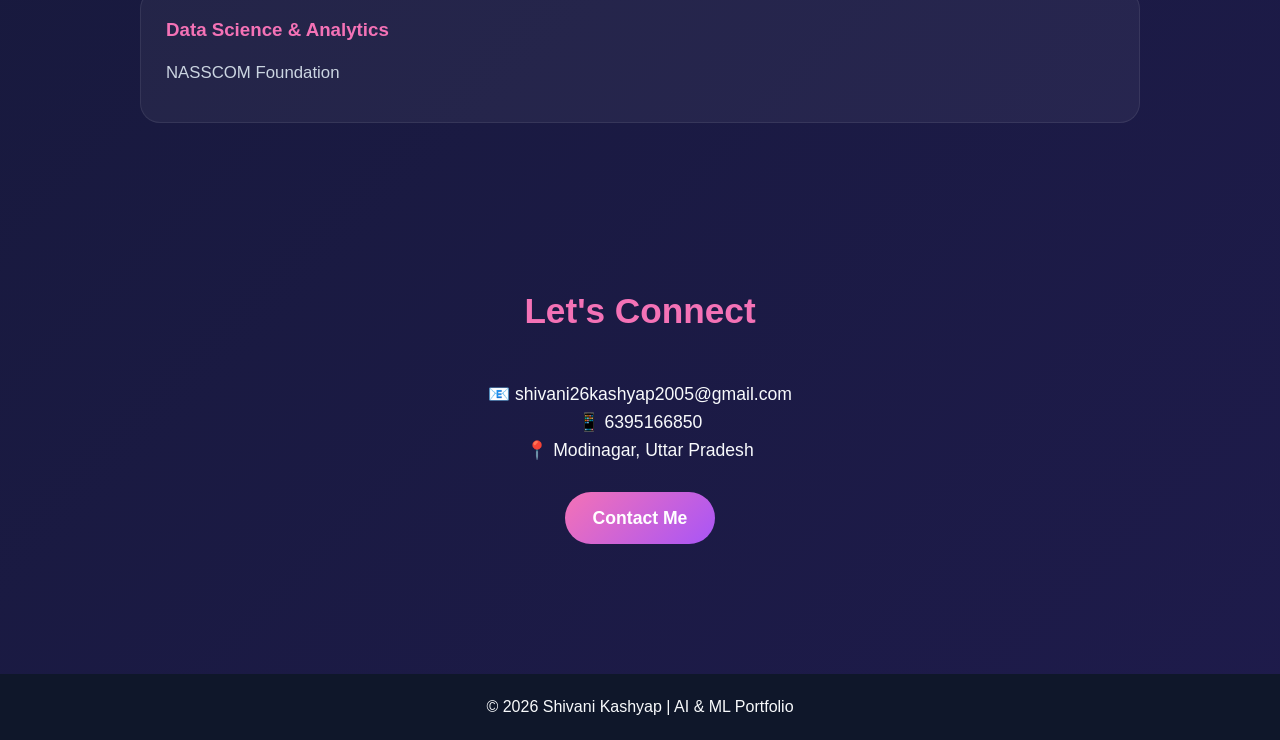
==== commit b4d63c19: "Update index.html" ====
--- a/index.html
+++ b/index.html
@@ -34,7 +34,7 @@
         Passionate MCA student specializing in Artificial Intelligence and Machine Learning with a strong foundation in programming, data analysis, and problem solving. Dedicated to building intelligent solutions and exploring real-world applications of AI, NLP, and Data Science.
     </p>
 
-    <a href="SHIVANI - Resume(5).pdf" class="btn" download>Download Resume</a>
+    
 
 </section>
 
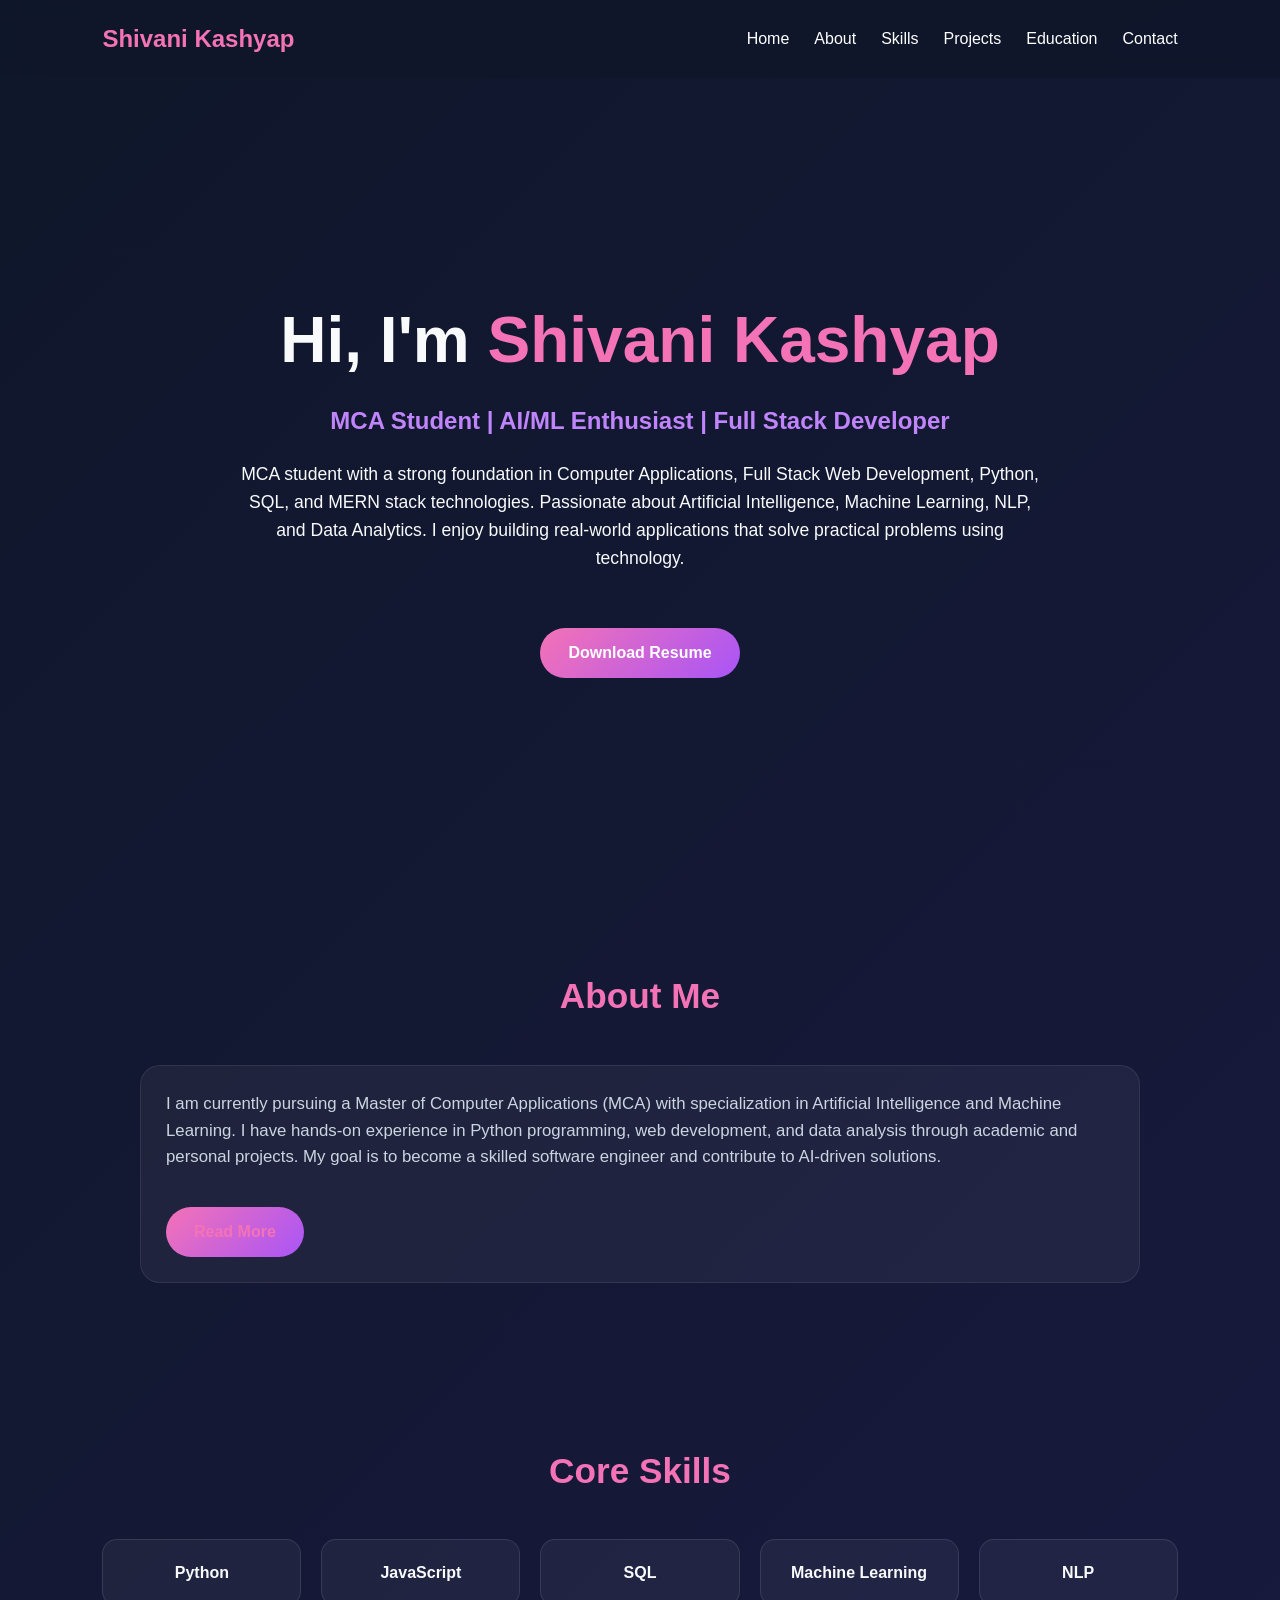
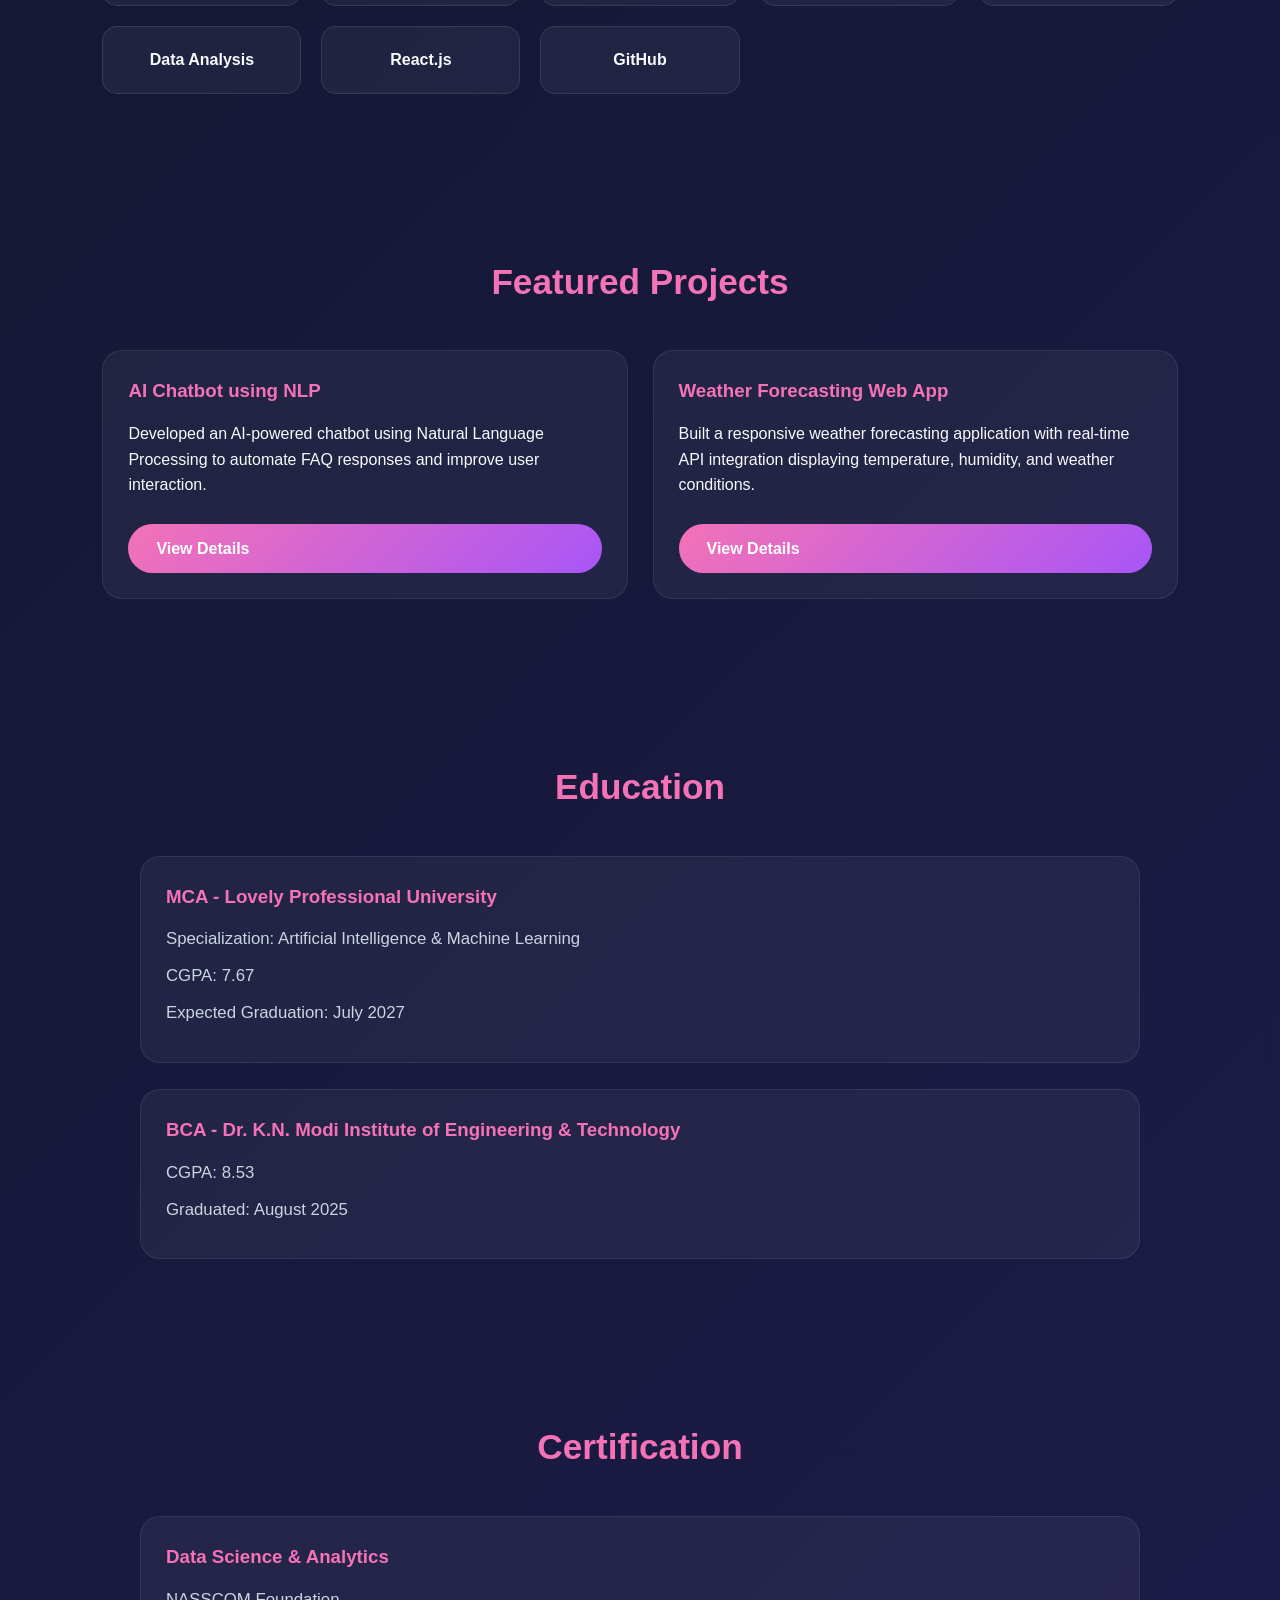
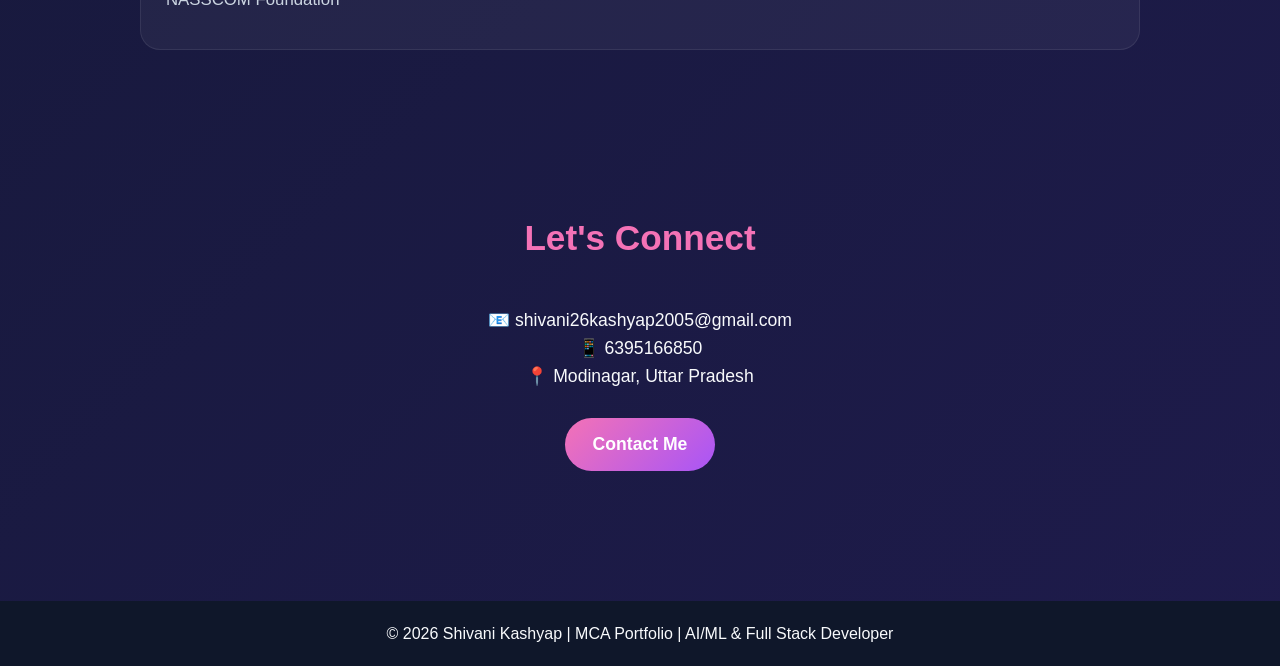
==== commit 18629ce8: "Update index.html" ====
--- a/index.html
+++ b/index.html
@@ -3,7 +3,11 @@
 <head>
 <meta charset="UTF-8">
 <meta name="viewport" content="width=device-width, initial-scale=1.0">
-<title>Shivani Kashyap | AI & ML Portfolio</title>
+
+<title>Shivani Kashyap | MCA Student | AI/ML & Full Stack Developer</title>
+
+<meta name="description" content="MCA student specializing in Artificial Intelligence, Machine Learning, and Full Stack Development. Skilled in Python, MERN stack, and Data Analytics.">
+
 <link rel="stylesheet" href="style.css">
 </head>
 
@@ -28,13 +32,15 @@
 
     <h1>Hi, I'm <span>Shivani Kashyap</span></h1>
 
-    <h2>MCA Student | Artificial Intelligence & Machine Learning</h2>
+    <h2>MCA Student | AI/ML Enthusiast | Full Stack Developer</h2>
 
     <p>
-        Passionate MCA student specializing in Artificial Intelligence and Machine Learning with a strong foundation in programming, data analysis, and problem solving. Dedicated to building intelligent solutions and exploring real-world applications of AI, NLP, and Data Science.
+        MCA student with a strong foundation in Computer Applications, Full Stack Web Development, Python, SQL, and MERN stack technologies. Passionate about Artificial Intelligence, Machine Learning, NLP, and Data Analytics. I enjoy building real-world applications that solve practical problems using technology.
     </p>
 
-    
+    <!-- NEW CTA BUTTON -->
+    <br>
+    <a href="Shivani_Resume.pdf" class="btn" download>Download Resume</a>
 
 </section>
 
@@ -46,7 +52,7 @@
     <div class="education-box">
 
         <p>
-            I am currently pursuing a Master of Computer Applications (MCA) with a specialization in Artificial Intelligence and Machine Learning. I have a strong interest in AI, Machine Learning, Natural Language Processing, and Data Analytics. My goal is to apply technology to solve real-world problems and contribute to innovative projects.
+            I am currently pursuing a Master of Computer Applications (MCA) with specialization in Artificial Intelligence and Machine Learning. I have hands-on experience in Python programming, web development, and data analysis through academic and personal projects. My goal is to become a skilled software engineer and contribute to AI-driven solutions.
         </p>
 
         <br>
@@ -65,10 +71,12 @@
     <div class="skills">
 
         <div class="skill">Python</div>
+        <div class="skill">JavaScript</div>
         <div class="skill">SQL</div>
         <div class="skill">Machine Learning</div>
         <div class="skill">NLP</div>
         <div class="skill">Data Analysis</div>
+        <div class="skill">React.js</div>
         <div class="skill">GitHub</div>
 
     </div>
@@ -84,10 +92,10 @@
 
         <div class="card">
 
-            <h3>AI Chatbot Using NLP</h3>
+            <h3>AI Chatbot using NLP</h3>
 
             <p>
-                Developed an AI-powered chatbot capable of handling Frequently Asked Questions using Natural Language Processing techniques.
+                Developed an AI-powered chatbot using Natural Language Processing to automate FAQ responses and improve user interaction.
             </p>
 
             <br>
@@ -98,10 +106,10 @@
 
         <div class="card">
 
-            <h3>Employee Performance Analysis System</h3>
+            <h3>Weather Forecasting Web App</h3>
 
             <p>
-                Built a data-driven employee performance analysis system using Python and Excel to evaluate KPIs and generate performance insights.
+                Built a responsive weather forecasting application with real-time API integration displaying temperature, humidity, and weather conditions.
             </p>
 
             <br>
@@ -121,9 +129,7 @@
 
     <div class="education-box">
 
-        <h3>Master of Computer Applications (MCA)</h3>
-
-        <p>Lovely Professional University</p>
+        <h3>MCA - Lovely Professional University</h3>
 
         <p>Specialization: Artificial Intelligence & Machine Learning</p>
 
@@ -137,9 +143,7 @@
 
     <div class="education-box">
 
-        <h3>Bachelor of Computer Applications (BCA)</h3>
-
-        <p>Dr. K.N. Modi Institute of Engineering & Technology</p>
+        <h3>BCA - Dr. K.N. Modi Institute of Engineering & Technology</h3>
 
         <p>CGPA: 8.53</p>
 
@@ -188,7 +192,7 @@
 <!-- FOOTER -->
 <footer>
 
-    <p>© 2026 Shivani Kashyap | AI & ML Portfolio</p>
+    <p>© 2026 Shivani Kashyap | MCA Portfolio | AI/ML & Full Stack Developer</p>
 
 </footer>
 
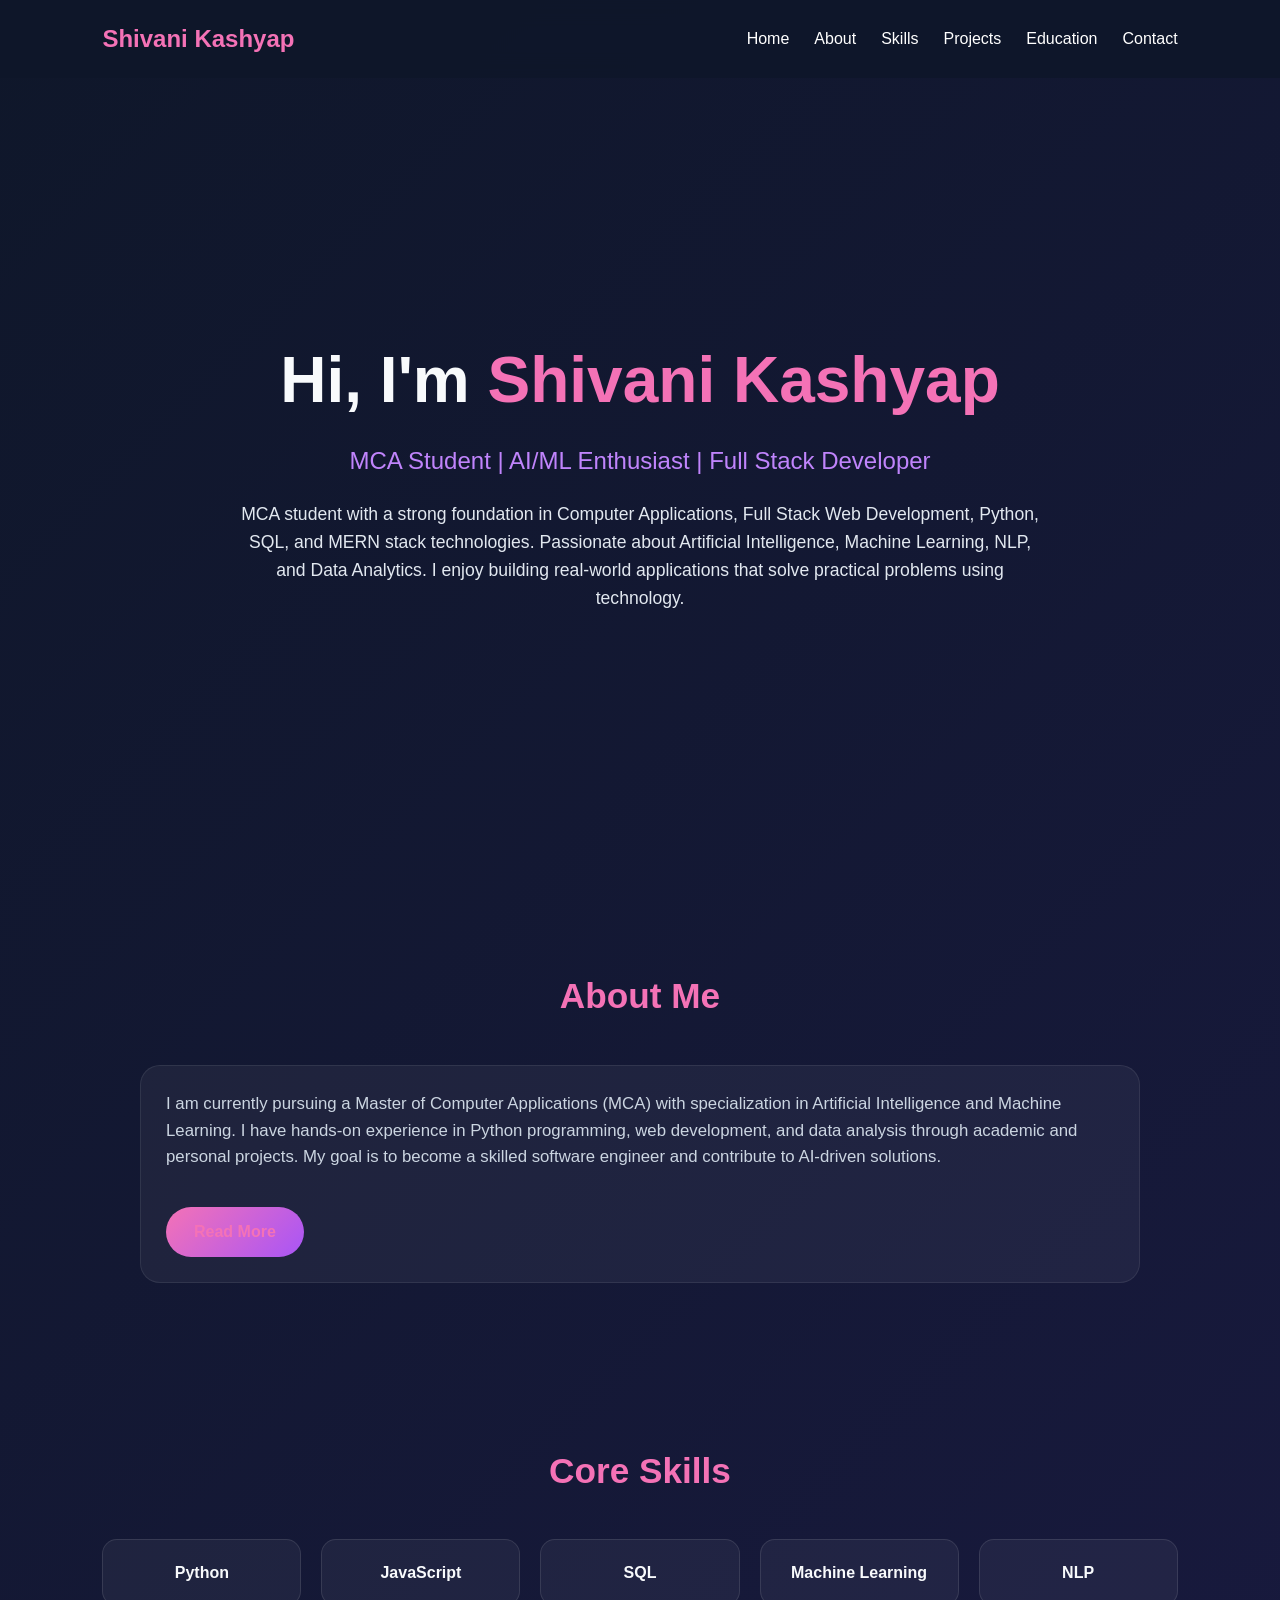
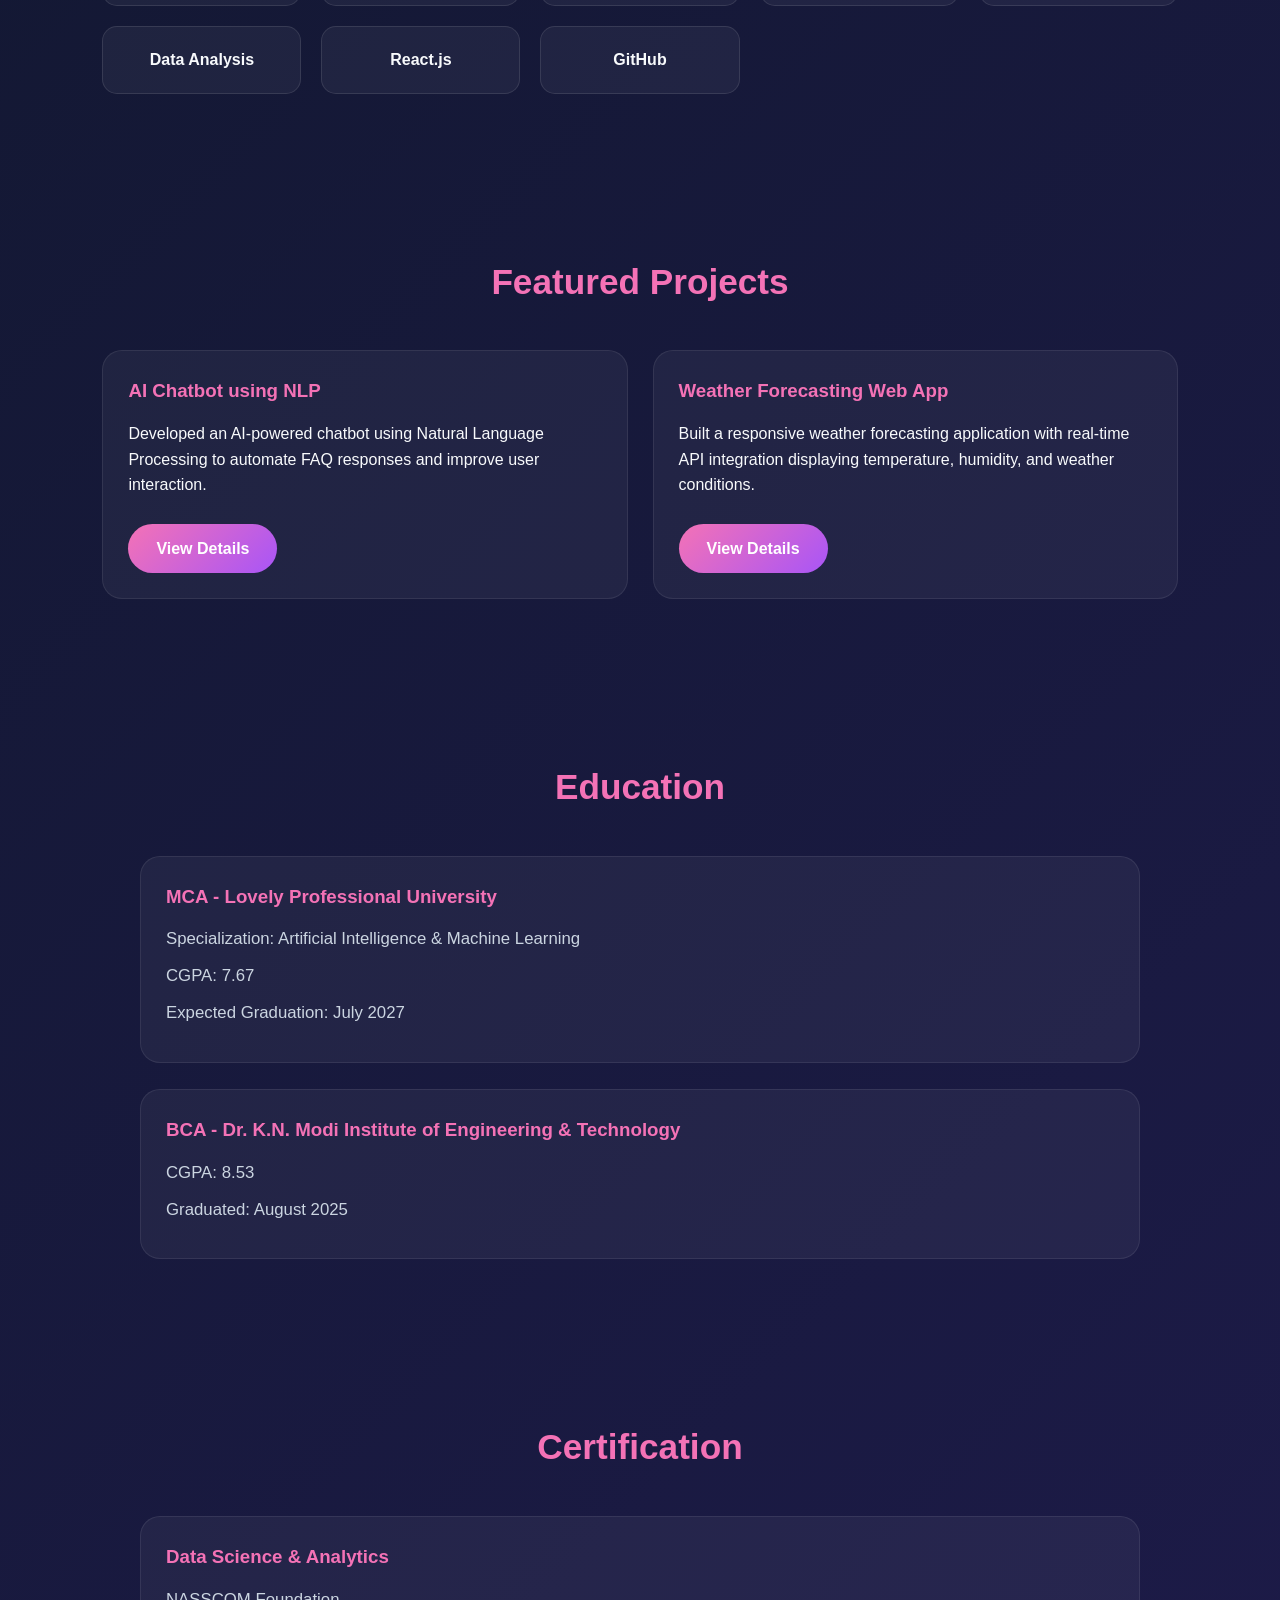
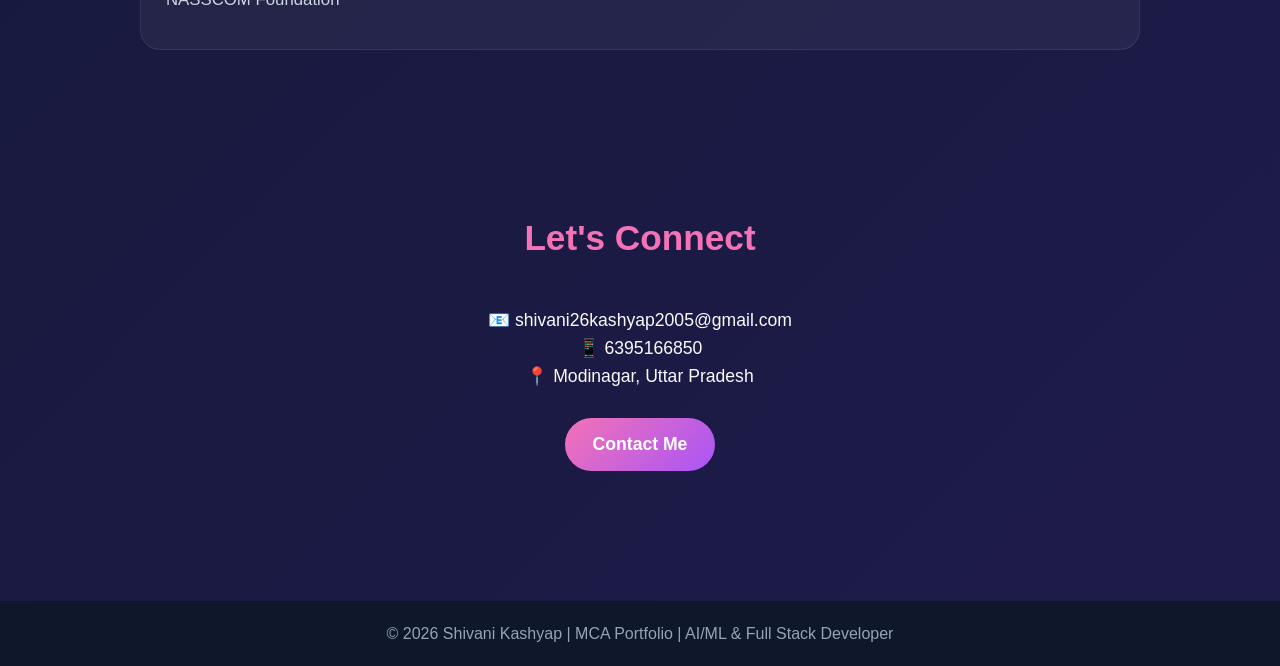
==== commit d799b377: "Remove resume download button from index.html Removed the CTA button for downloading the resume from" ====
--- a/index.html
+++ b/index.html
@@ -38,9 +38,6 @@
         MCA student with a strong foundation in Computer Applications, Full Stack Web Development, Python, SQL, and MERN stack technologies. Passionate about Artificial Intelligence, Machine Learning, NLP, and Data Analytics. I enjoy building real-world applications that solve practical problems using technology.
     </p>
 
-    <!-- NEW CTA BUTTON -->
-    <br>
-    <a href="Shivani_Resume.pdf" class="btn" download>Download Resume</a>
 
 </section>
 
--- a/style.css
+++ b/style.css
@@ -1,274 +1,243 @@
-*{
-margin:0;
-padding:0;
-box-sizing:border-box;
-font-family:'Segoe UI',sans-serif;
-scroll-behavior:smooth;
-}
-
-body{
-background:linear-gradient(135deg,#0f172a,#1e1b4b);
-color:#f8fafc;
-line-height:1.6;
-}
-
-/* Navbar */
-nav{
-display:flex;
-justify-content:space-between;
-align-items:center;
-padding:20px 8%;
-background:rgba(15,23,42,0.8);
-backdrop-filter:blur(10px);
-position:sticky;
-top:0;
-z-index:1000;
-}
-
-.logo{
-font-size:1.5rem;
-font-weight:700;
-color:#f472b6;
-}
-
-nav ul{
-display:flex;
-list-style:none;
-gap:25px;
-}
-
-nav ul li a{
-text-decoration:none;
-color:white;
-transition:.3s;
-}
-
-nav ul li a:hover{
-color:#f472b6;
-}
-
-/* Hero */
-.hero{
-min-height:90vh;
-display:flex;
-flex-direction:column;
-justify-content:center;
-align-items:center;
-text-align:center;
-padding:20px;
-}
-
-.hero h1{
-font-size:4rem;
-margin-bottom:10px;
-}
-
-.hero span{
-color:#f472b6;
-}
-
-.hero h2{
-color:#c084fc;
-margin-bottom:20px;
-}
-
-.hero p{
-max-width:750px;
-font-size:1.1rem;
-margin-bottom:30px;
-}
-
-/* Buttons */
-.btn{
-display:inline-block;
-padding:12px 28px;
-background:linear-gradient(135deg,#f472b6,#a855f7);
-color:white;
-text-decoration:none;
-border-radius:30px;
-font-weight:600;
-transition:.3s;
-}
-
-.btn:hover{
-transform:translateY(-3px);
-box-shadow:0 0 20px rgba(244,114,182,.5);
-}
-
-/* Sections */
-section{
-padding:80px 8%;
-}
-
-.section-title{
-text-align:center;
-font-size:2.2rem;
-margin-bottom:40px;
-color:#f472b6;
-}
-
-/* Skills */
-.skills{
-display:grid;
-grid-template-columns:repeat(auto-fit,minmax(180px,1fr));
-gap:20px;
-}
-
-.skill{
-background:rgba(255,255,255,0.05);
-padding:20px;
-border-radius:15px;
-text-align:center;
-border:1px solid rgba(255,255,255,0.1);
-transition:.3s;
-}
-
-.skill:hover{
-transform:translateY(-8px);
-}
-
-/* Cards */
-.projects{
-display:grid;
-grid-template-columns:repeat(auto-fit,minmax(320px,1fr));
-gap:25px;
-}
-
-.card,.education-box{
-background:rgba(255,255,255,0.05);
-padding:25px;
-border-radius:20px;
-border:1px solid rgba(255,255,255,0.08);
-transition:.3s;
+* {
+margin: 0;
+padding: 0;
+box-sizing: border-box;
+font-family: 'Segoe UI', sans-serif;
+scroll-behavior: smooth;
+}
+
+body {
+background: linear-gradient(135deg, #0f172a, #1e1b4b);
+color: #f8fafc;
+line-height: 1.6;
+}
+
+/* ================= NAVBAR ================= */
+nav {
+display: flex;
+justify-content: space-between;
+align-items: center;
+padding: 20px 8%;
+background: rgba(15, 23, 42, 0.85);
+backdrop-filter: blur(12px);
+position: sticky;
+top: 0;
+z-index: 1000;
+}
+
+.logo {
+font-size: 1.5rem;
+font-weight: 700;
+color: #f472b6;
+}
+
+nav ul {
+display: flex;
+list-style: none;
+gap: 25px;
+}
+
+nav ul li a {
+text-decoration: none;
+color: white;
+transition: 0.3s;
+font-weight: 500;
+}
+
+nav ul li a:hover {
+color: #f472b6;
+}
+
+/* ================= HERO ================= */
+.hero {
+min-height: 90vh;
+display: flex;
+flex-direction: column;
+justify-content: center;
+align-items: center;
+text-align: center;
+padding: 20px;
+}
+
+.hero h1 {
+font-size: 4rem;
+margin-bottom: 10px;
+}
+
+.hero span {
+color: #f472b6;
+}
+
+.hero h2 {
+color: #c084fc;
+margin-bottom: 20px;
+font-weight: 500;
+}
+
+.hero p {
+max-width: 800px;
+font-size: 1.1rem;
+margin-bottom: 25px;
+color: #e2e8f0;
+}
+
+/* ================= BUTTON ================= */
+.btn {
+display: inline-block;
+padding: 12px 28px;
+background: linear-gradient(135deg, #f472b6, #a855f7);
+color: white;
+text-decoration: none;
+border-radius: 30px;
+font-weight: 600;
+transition: 0.3s ease;
+}
+
+.btn:hover {
+transform: translateY(-3px);
+box-shadow: 0 0 20px rgba(244, 114, 182, 0.5);
+}
+
+/* ================= SECTIONS ================= */
+section {
+padding: 80px 8%;
+}
+
+.section-title {
+text-align: center;
+font-size: 2.2rem;
+margin-bottom: 40px;
+color: #f472b6;
+}
+
+/* ================= SKILLS ================= */
+.skills {
+display: grid;
+grid-template-columns: repeat(auto-fit, minmax(180px, 1fr));
+gap: 20px;
+}
+
+.skill {
+background: rgba(255, 255, 255, 0.05);
+padding: 20px;
+border-radius: 15px;
+text-align: center;
+border: 1px solid rgba(255, 255, 255, 0.1);
+transition: 0.3s ease;
+font-weight: 600;
+cursor: pointer;
+}
+
+.skill:hover {
+transform: translateY(-8px) scale(1.05);
+background: rgba(244, 114, 182, 0.12);
+}
+
+/* ================= PROJECTS ================= */
+.projects {
+display: grid;
+grid-template-columns: repeat(auto-fit, minmax(320px, 1fr));
+gap: 25px;
+}
+
+.card,
+.education-box {
+background: rgba(255, 255, 255, 0.05);
+padding: 25px;
+border-radius: 20px;
+border: 1px solid rgba(255, 255, 255, 0.08);
+transition: 0.3s ease;
 }
 
 .card:hover,
-.education-box:hover{
-transform:translateY(-10px);
-box-shadow:0 0 25px rgba(168,85,247,.25);
-}
-
-.card h3{
-color:#f472b6;
-margin-bottom:15px;
-}
-
-/* Contact */
-.contact{
-text-align:center;
-font-size:1.1rem;
-}
-
-/* Footer */
-footer{
-text-align:center;
-padding:20px;
-background:#0f172a;
-margin-top:50px;
-}
-
-/* Animation */
-.hidden{
-opacity:0;
-transform:translateY(40px);
-transition:all .8s ease;
-}
-
-.show{
-opacity:1;
-transform:translateY(0);
-}
-
-/* Mobile */
-@media(max-width:768px){
-
-.hero h1{
-font-size:2.5rem;
-}
-
-nav{
-flex-direction:column;
-gap:15px;
-}
-
-nav ul{
-flex-wrap:wrap;
-justify-content:center;
-}
-}
-.education-box p{
-color:#cbd5e1;
-font-size:1.05rem;
-}
-
-.education-box{
-max-width:1000px;
-margin:auto;
-}
-
-.hero p{
-max-width:800px;
-}
-
-/* Skills Page Enhancement */
-
-.skill{
-font-weight:600;
-font-size:1rem;
-text-align:center;
-cursor:pointer;
-}
-
-.skill:hover{
-transform:translateY(-8px) scale(1.05);
-background:rgba(244,114,182,0.15);
-}
-
-.card ul{
-padding-left:20px;
-margin-top:10px;
-}
-
-.card li{
-margin-bottom:8px;
-color:#cbd5e1;
-}
-
-.card h4{
-color:#c084fc;
-margin-bottom:10px;
-}
-
-.card{
-display:flex;
-flex-direction:column;
-justify-content:flex-start;
-}
-
-.education-box h3{
-color:#f472b6;
-margin-bottom:15px;
-}
-
-.education-box p{
-margin-bottom:10px;
-}
-
-.education-box strong{
-color:#c084fc;
-}
-
-.education-box a{
-color:#f472b6;
-text-decoration:none;
-font-weight:600;
-}
-
-.education-box a:hover{
-color:#c084fc;
-}
-
-.contact-btn{
-display:inline-block;
-margin-top:15px;
-}
+.education-box:hover {
+transform: translateY(-10px);
+box-shadow: 0 0 25px rgba(168, 85, 247, 0.25);
+}
+
+.card h3,
+.education-box h3 {
+color: #f472b6;
+margin-bottom: 15px;
+}
+
+.card ul {
+padding-left: 20px;
+margin-top: 10px;
+}
+
+.card li {
+margin-bottom: 8px;
+color: #cbd5e1;
+}
+
+/* ================= EDUCATION ================= */
+.education-box {
+max-width: 1000px;
+margin: auto;
+}
+
+.education-box p {
+margin-bottom: 10px;
+color: #cbd5e1;
+font-size: 1.05rem;
+}
+
+.education-box strong {
+color: #c084fc;
+}
+
+.education-box a {
+color: #f472b6;
+text-decoration: none;
+font-weight: 600;
+}
+
+.education-box a:hover {
+color: #c084fc;
+}
+
+/* ================= CONTACT ================= */
+.contact {
+text-align: center;
+font-size: 1.1rem;
+}
+
+/* ================= FOOTER ================= */
+footer {
+text-align: center;
+padding: 20px;
+background: #0f172a;
+margin-top: 50px;
+color: #94a3b8;
+}
+
+/* ================= ANIMATION ================= */
+.hidden {
+opacity: 0;
+transform: translateY(40px);
+transition: all 0.8s ease;
+}
+
+.show {
+opacity: 1;
+transform: translateY(0);
+}
+
+/* ================= MOBILE ================= */
+@media (max-width: 768px) {
+
+.hero h1 {
+font-size: 2.5rem;
+}
+
+nav {
+flex-direction: column;
+gap: 15px;
+}
+
+nav ul {
+flex-wrap: wrap;
+justify-content: center;
+}
+}
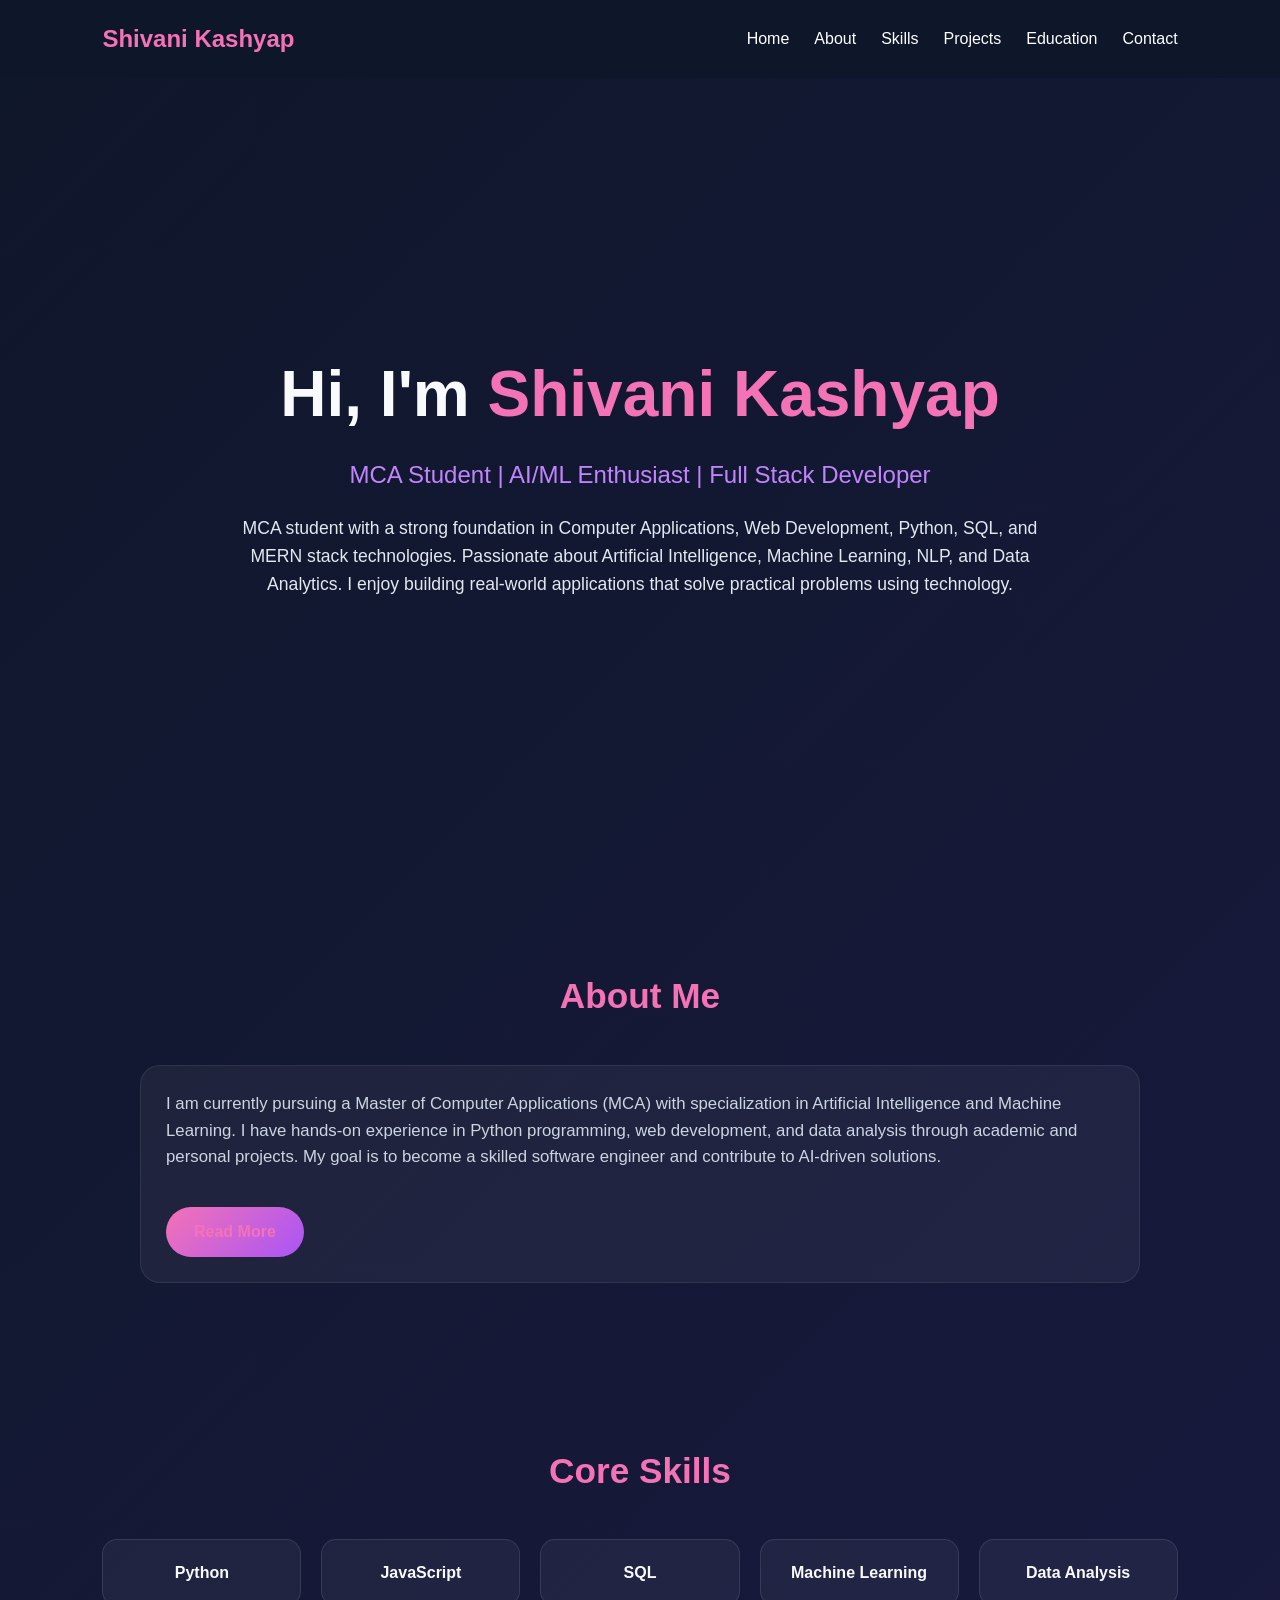
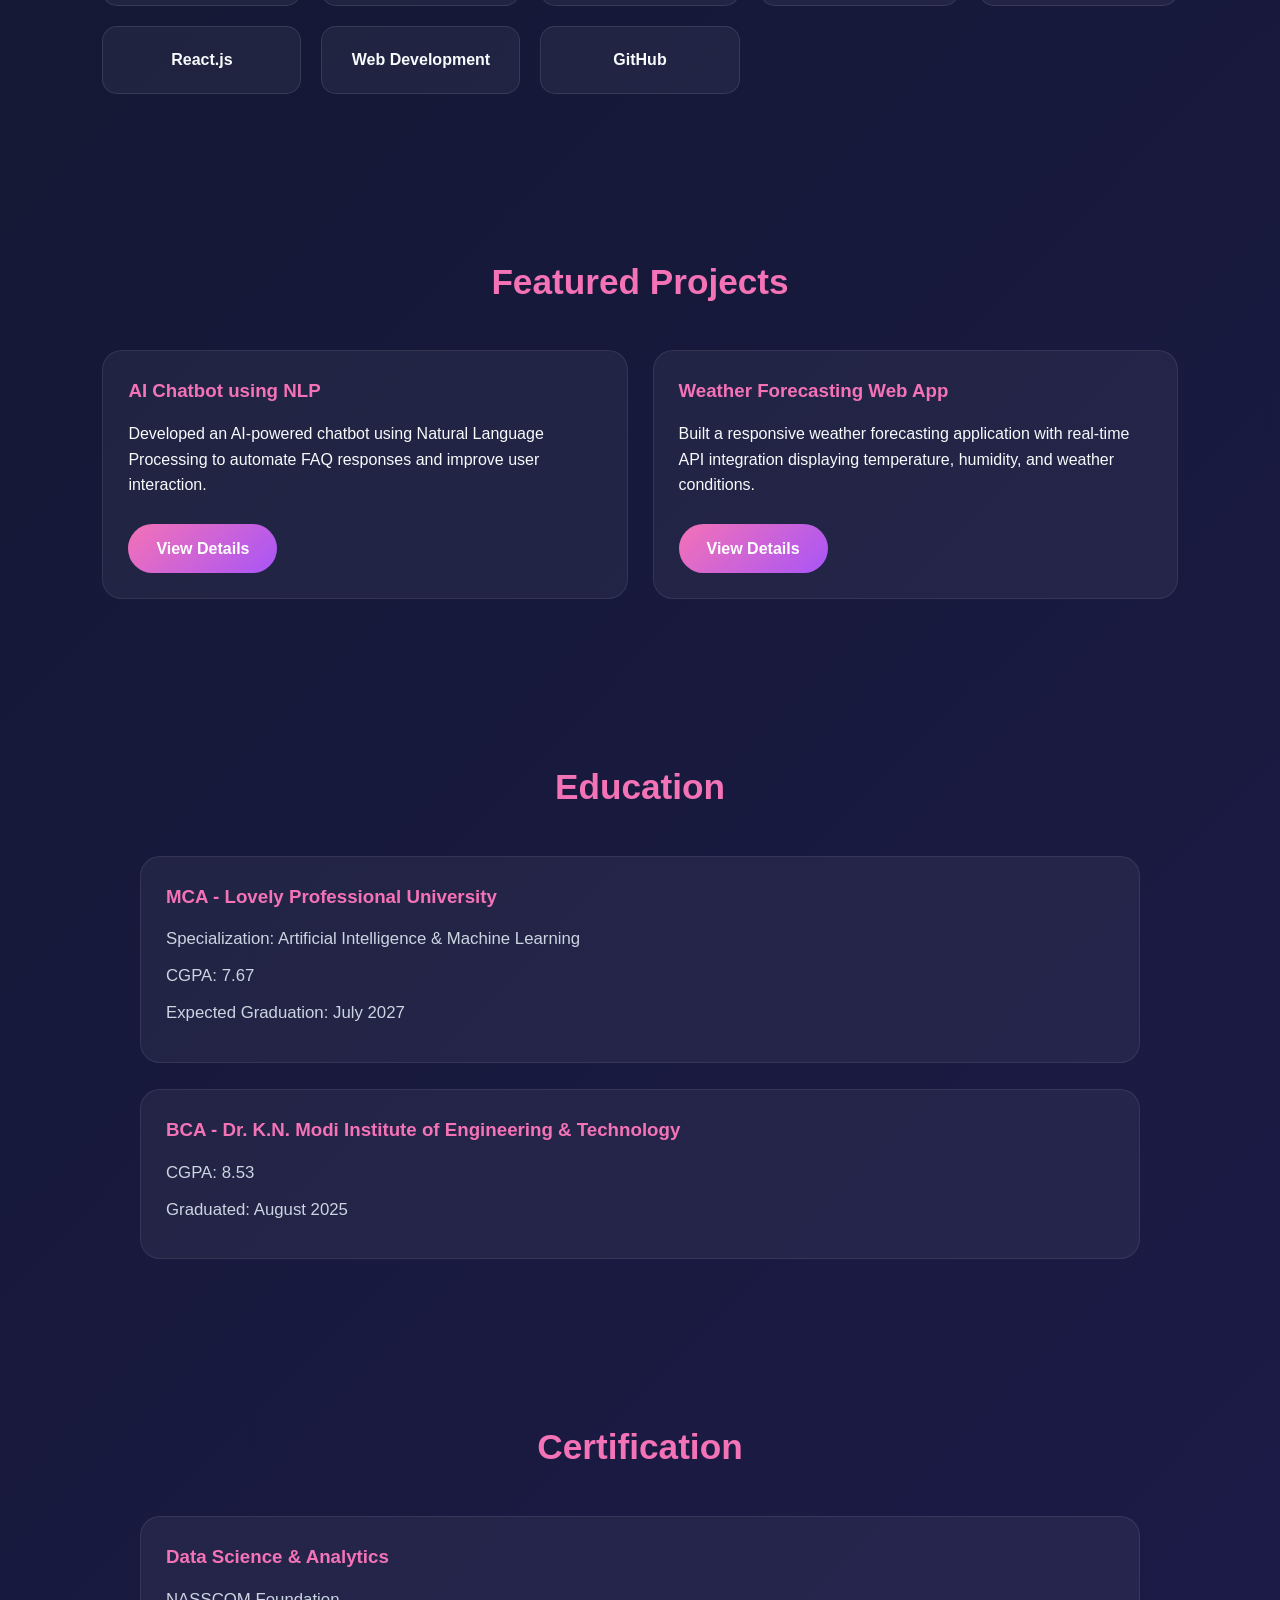
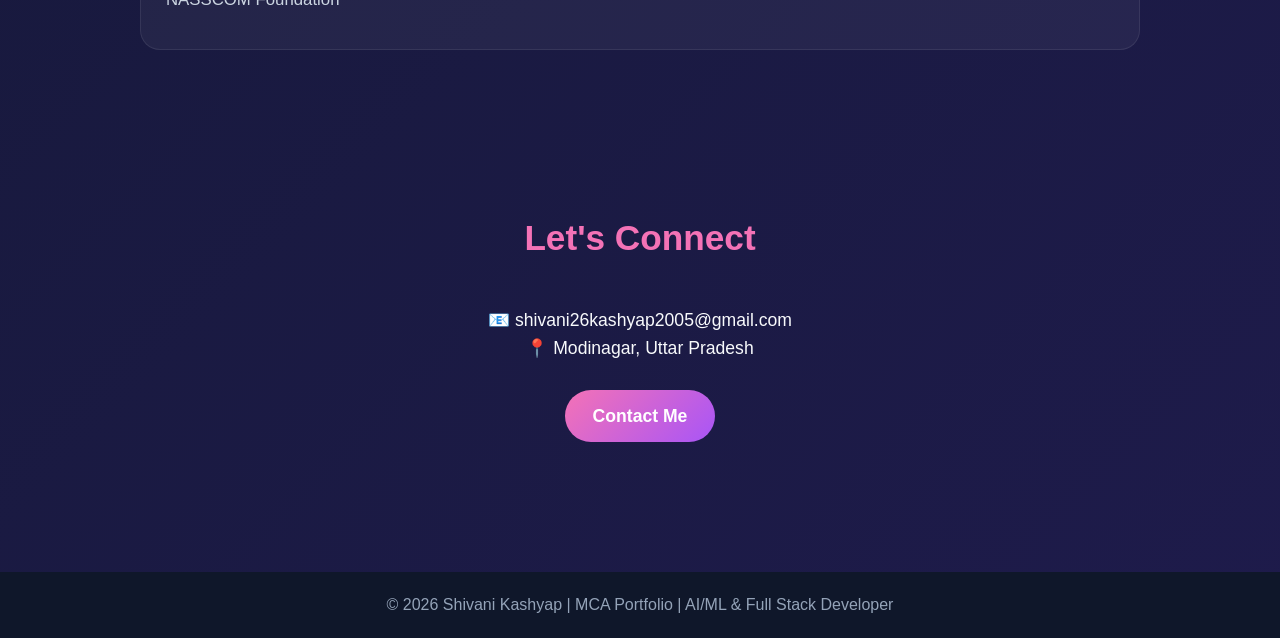
==== commit 9dbc2c75: "Update index.html" ====
--- a/index.html
+++ b/index.html
@@ -35,7 +35,7 @@
     <h2>MCA Student | AI/ML Enthusiast | Full Stack Developer</h2>
 
     <p>
-        MCA student with a strong foundation in Computer Applications, Full Stack Web Development, Python, SQL, and MERN stack technologies. Passionate about Artificial Intelligence, Machine Learning, NLP, and Data Analytics. I enjoy building real-world applications that solve practical problems using technology.
+        MCA student with a strong foundation in Computer Applications, Web Development, Python, SQL, and MERN stack technologies. Passionate about Artificial Intelligence, Machine Learning, NLP, and Data Analytics. I enjoy building real-world applications that solve practical problems using technology.
     </p>
 
 
@@ -71,9 +71,9 @@
         <div class="skill">JavaScript</div>
         <div class="skill">SQL</div>
         <div class="skill">Machine Learning</div>
-        <div class="skill">NLP</div>
         <div class="skill">Data Analysis</div>
         <div class="skill">React.js</div>
+        <div class="skill">Web Development</div>
         <div class="skill">GitHub</div>
 
     </div>
@@ -174,7 +174,6 @@
 
         <p>📧 shivani26kashyap2005@gmail.com</p>
 
-        <p>📱 6395166850</p>
 
         <p>📍 Modinagar, Uttar Pradesh</p>
 
